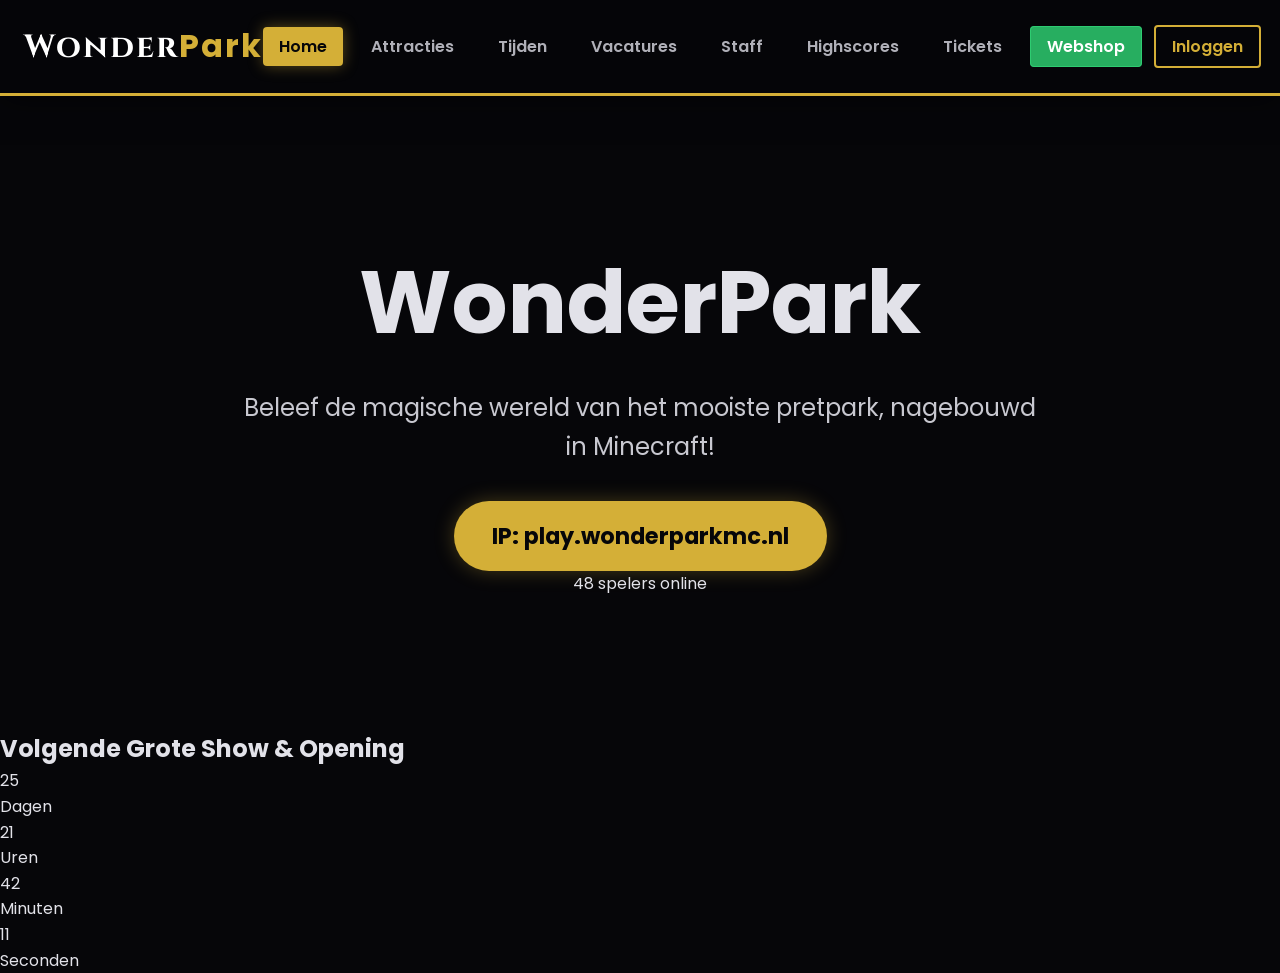
==== admin.html @ ca42ef32 "Create admin.html" ====
<!DOCTYPE html>
<html lang="nl">
<head>
    <meta charset="UTF-8">
    <meta name="viewport" content="width=device-width, initial-scale=1.0">
    <title>WonderPark Central — Admin Control Panel</title>
    <link href="https://fonts.googleapis.com/css2?family=Poppins:wght@300;400;600;700&display=swap" rel="stylesheet">
    <style>
        :root {
            --bg-dark: #0f111a;
            --panel-bg: #161925;
            --accent-purple: #7000ff;
            --accent-blue: #00bfff;
            --text-main: #ffffff;
            --text-muted: #8b949e;
            --success: #238636;
            --danger: #da3637;
        }

        * { box-sizing: border-box; margin: 0; padding: 0; font-family: 'Poppins', sans-serif; }
        body { background-color: var(--bg-dark); color: var(--text-main); display: flex; height: 100vh; overflow: hidden; }

        /* Security Overlay */
        #lock-screen { position: fixed; top:0; left:0; width:100%; height:100%; background: var(--bg-dark); z-index: 10000; display: flex; justify-content: center; align-items: center; flex-direction: column; }

        /* Sidebar Navigation */
        aside { width: 260px; background-color: var(--panel-bg); border-right: 1px solid rgba(255,255,255,0.05); padding: 20px; display: flex; flex-direction: column; gap: 10px; }
        .logo-area { font-weight: 700; font-size: 20px; margin-bottom: 20px; text-transform: uppercase; letter-spacing: 1px; color: var(--accent-blue); }
        .nav-btn { background: none; border: none; color: var(--text-muted); padding: 12px 15px; text-align: left; border-radius: 8px; cursor: pointer; font-size: 14px; transition: all 0.2s; display: flex; align-items: center; gap: 10px; }
        .nav-btn:hover, .nav-btn.active { background: rgba(112, 0, 255, 0.15); color: var(--text-main); font-weight: 600; border-left: 4px solid var(--accent-purple); }
        .logout-btn { margin-top: auto; background: rgba(218, 54, 55, 0.1); color: var(--danger); }
        .logout-btn:hover { background: var(--danger); color: white; }

        /* Main Workspace */
        main { flex: 1; padding: 30px; overflow-y: auto; }
        header { display: flex; justify-content: space-between; align-items: center; margin-bottom: 30px; border-bottom: 1px solid rgba(255,255,255,0.05); padding-bottom: 15px; }
        h1 { font-size: 26px; }

        /* Form & Component Styling */
        .panel-card { background: var(--panel-bg); padding: 25px; border-radius: 12px; border: 1px solid rgba(255,255,255,0.03); margin-bottom: 25px; }
        .panel-card h3 { margin-bottom: 15px; color: var(--accent-blue); font-size: 18px; }
        .grid-2 { display: grid; grid-template-columns: 1fr 1fr; gap: 20px; }
        .form-group { margin-bottom: 15px; display: flex; flex-direction: column; gap: 5px; }
        label { font-size: 13px; color: var(--text-muted); }
        input, textarea, select { background: #1f2335; border: 1px solid rgba(255,255,255,0.1); padding: 12px; border-radius: 6px; color: white; font-size: 14px; }
        input:focus, textarea:focus { border-color: var(--accent-purple); outline: none; }
        .btn { background: var(--accent-purple); color: white; border: none; padding: 12px 20px; border-radius: 6px; font-weight: 600; cursor: pointer; transition: background 0.2s; text-transform: uppercase; font-size: 12px; letter-spacing: 0.5px; }
        .btn:hover { background: #5a00cc; }
        .btn-success { background: var(--success); }
        .btn-success:hover { background: #1c6e2e; }

        /* Data Tables / Lists */
        .data-list { width: 100%; border-collapse: collapse; margin-top: 10px; }
        .data-list th { text-align: left; padding: 12px; color: var(--text-muted); font-size: 13px; border-bottom: 2px solid rgba(255,255,255,0.05); }
        .data-list td { padding: 15px 12px; border-bottom: 1px solid rgba(255,255,255,0.05); font-size: 14px; vertical-align: top; }
        .badge { padding: 4px 8px; border-radius: 4px; font-size: 11px; font-weight: 600; text-transform: uppercase; }
        .badge-pending { background: rgba(255,165,0,0.15); color: orange; }
        .badge-solved { background: rgba(35,134,54,0.15); color: #3fb950; }

        /* Tab Switch Logic visibility */
        .tab-content { display: none; }
        .tab-content.active { display: block; }
    </style>
</head>
<body>

    <!-- Security Gate -->
    <div id="lock-screen">
        <h2>🔒 Control Center Beveiligd</h2>
        <p style="color: var(--text-muted); margin-top: 10px;">Verifiëren van administrator privileges...</p>
    </div>

    <!-- Navigation Sidebar -->
    <aside>
        <div class="logo-area">WP Admin</div>
        <button class="nav-btn active" onclick="switchTab('dashboard')">📊 Live Overzicht</button>
        <button class="nav-btn" onclick="switchTab('countdown')">⏳ Countdown timer</button>
        <button class="nav-btn" onclick="switchTab('coins')">🪙 Coins & Profielen</button>
        <button class="nav-btn" onclick="switchTab('support')">💬 Support Systeem</button>
        <button class="nav-btn" onclick="switchTab('sollicitaties')">📝 Sollicitaties</button>
        <button class="nav-btn" onclick="switchTab('notifications')">📢 Global Alerts</button>
        <button class="nav-btn logout-btn" onclick="logoutAdmin()">🚪 Uitloggen</button>
    </aside>

    <!-- Content Engine -->
    <main>
        <header>
            <h1 id="current-tab-title">Administratief Dashboard</h1>
            <div id="admin-identity" style="font-size: 14px; color: var(--text-muted);">Ingelogd als: <strong>Hoofd-Admin</strong></div>
        </header>

        <!-- TAB: DASHBOARD -->
        <div id="tab-dashboard" class="tab-content active">
            <div class="grid-2">
                <div class="panel-card">
                    <h3>Systeemonderhoud</h3>
                    <p style="color: var(--text-muted); margin-bottom: 15px;">Welkom terug in het WonderPark beheersysteem. Vanaf hier beheer je alle vitale databases en frontend configuraties.</p>
                    <button class="btn" onclick="resetMockData()">🔄 Reset alle Mockdata</button>
                </div>
                <div class="panel-card">
                    <h3>Huidige Snelkoppelingen</h3>
                    <div style="display:flex; gap:10px; flex-wrap:wrap;">
                        <button class="btn" onclick="switchTab('support')" style="background:#2b304a">Open Support</button>
                        <button class="btn" onclick="switchTab('notifications')" style="background:#2b304a">Stuur Alert</button>
                    </div>
                </div>
            </div>
        </div>

        <!-- TAB: COUNTDOWN -->
        <div id="tab-countdown" class="tab-content">
            <div class="panel-card">
                <h3>Countdown Timer Instellen</h3>
                <p style="color: var(--text-muted); margin-bottom: 20px;">Pas de doeldatum aan voor evenementen of onderhoud op de hoofdpagina.</p>
                <div class="form-group" style="max-width: 400px;">
                    <label>Kies nieuwe doeldatum en tijd:</label>
                    <input type="datetime-local" id="countdown-date-input">
                </div>
                <button class="btn btn-success" onclick="saveCountdown()">💾 Wijzigingen Opslaan</button>
            </div>
        </div>

        <!-- TAB: COINS & PROFIELEN -->
        <div id="tab-coins" class="tab-content">
            <div class="panel-card">
                <h3>Speler Economie Beheren</h3>
                <div class="grid-2">
                    <div class="form-group">
                        <label>Spelersnaam / Minecraft UUID:</label>
                        <input type="text" id="coin-username" placeholder="Bijv. WonderUser">
                    </div>
                    <div class="form-group">
                        <label>Actie:</label>
                        <select id="coin-action">
                            <option value="add">Coins Toevoegen</option>
                            <option value="remove">Coins Aftrekken</option>
                            <option value="set">Vaste Waarde Instellen</option>
                        </select>
                    </div>
                </div>
                <div class="form-group" style="max-width: 200px;">
                    <label>Aantal Coins:</label>
                    <input type="number" id="coin-amount" value="100">
                </div>
                <button class="btn btn-success" onclick="modifyCoins()">💸 Economie Aanpassen</button>
            </div>
        </div>

        <!-- TAB: SUPPORT -->
        <div id="tab-support" class="tab-content">
            <div class="panel-card">
                <h3>Actieve Support Vragen</h3>
                <table class="data-list">
                    <thead>
                        <tr>
                            <th>ID</th>
                            <th>Gebruiker</th>
                            <th>Onderwerp / Vraag</th>
                            <th>Status</th>
                            <th>Actie</th>
                        </tr>
                    </thead>
                    <tbody id="support-table-body">
                        <!-- Dynamisch geladen -->
                    </tbody>
                </table>
            </div>
        </div>

        <!-- TAB: SOLLICITATIES -->
        <div id="tab-sollicitaties" class="tab-content">
            <div class="panel-card">
                <h3>Binnengekomen Staff-Aanmeldingen</h3>
                <table class="data-list">
                    <thead>
                        <tr>
                            <th>Naam</th>
                            <th>Functie</th>
                            <th>Motivatie</th>
                            <th>Status</th>
                            <th>Beoordeling</th>
                        </tr>
                    </thead>
                    <tbody id="application-table-body">
                        <!-- Dynamisch geladen -->
                    </tbody>
                </table>
            </div>
        </div>

        <!-- TAB: NOTIFICATIONS -->
        <div id="tab-notifications" class="tab-content">
            <div class="panel-card">
                <h3>Global Live Notification Push</h3>
                <p style="color: var(--text-muted); margin-bottom: 15px;">Pusht direct een notificatiebalk of toast naar elke bezoeker die momenteel op de website zit.</p>
                <div class="form-group">
                    <label>Berichtinhoud:</label>
                    <input type="text" id="global-notify-msg" placeholder="Bijv: De server gaat over 10 minuten in onderhoud!">
                </div>
                <div class="form-group" style="max-width: 300px;">
                    <label>Type Melding:</label>
                    <select id="global-notify-type">
                        <option value="info">Blauw (Informatief)</option>
                        <option value="success">Groen (Succes / Aankondiging)</option>
                        <option value="error">Rood (Urgent / Alert)</option>
                    </select>
                </div>
                <button class="btn" onclick="sendGlobalNotification()">🚀 Push Global Alert</button>
            </div>
        </div>
    </main>

    <!-- Admin Engine Script -->
    <script>
        // --- AUTHENTICATIE CHECK (DIRECT BIJ LADEN) ---
        (function verifyAuth() {
            const session = localStorage.getItem("wp_admin_session");
            if (!session || !session.startsWith("authenticated_")) {
                alert("Geen toegang! Je bent niet geautoriseerd.");
                window.location.href = "index.html"; 
            } else {
                document.getElementById("lock-screen").style.display = "none";
            }
        })();

        function logoutAdmin() {
            localStorage.removeItem("wp_admin_session");
            window.location.href = "index.html";
        }

        // --- DYNAMISCHE MOCK DATA GENERATIE ---
        if(!localStorage.getItem("wp_support_tickets")) {
            const initialTickets = [
                {id: "1042", user: "GamerNL", text: "Ik kan niet inloggen via de launcher, hij zegt ongeldige sessie.", status: "In behandeling"},
                {id: "1043", user: "MineCraftPro", text: "Mijn gekochte cosmetic is niet geleverd in de hub.", status: "In behandeling"}
            ];
            localStorage.setItem("wp_support_tickets", JSON.stringify(initialTickets));
        }

        if(!localStorage.getItem("wp_applications")) {
            const initialApps = [
                {name: "Kevin_05", role: "Moderator", motivation: "Ik heb veel ervaring met regels handhaven en speel al 2 jaar op de server.", status: "In afwachting"},
                {name: "VlinderX", role: "Builder", motivation: "Ik wil graag helpen met het bouwen van de nieuwe spawn.", status: "In afwachting"}
            ];
            localStorage.setItem("wp_applications", JSON.stringify(initialApps));
        }

        // --- TAB ENGINE ---
        function switchTab(tabId) {
            document.querySelectorAll('.tab-content').forEach(el => el.classList.remove('active'));
            document.querySelectorAll('.nav-btn').forEach(el => el.classList.remove('active'));
            
            document.getElementById(`tab-${tabId}`).classList.add('active');
            event.currentTarget.classList.add('active');
            
            // Verander titel dynamisch
            const titles = {
                dashboard: "📊 Live Systeemonderhoud",
                countdown: "⏳ Countdown Timer Configureren",
                coins: "🪙 Coins & Spelerprofielen Wijzigen",
                support: "💬 Support Ticket Systeem",
                sollicitaties: "📝 Staff Sollicitaties Controleren",
                notifications: "📢 Global Alerts Uitsturen"
            };
            document.getElementById("current-tab-title").innerText = titles[tabId];

            if(tabId === 'support') loadTickets();
            if(tabId === 'sollicitaties') loadApplications();
        }

        // --- ACTIONS ENGINE ---
        function saveCountdown() {
            const val = document.getElementById("countdown-date-input").value;
            if(!val) return alert("Selecteer een geldige datum!");
            localStorage.setItem("wp_countdown_target", val);
            alert("⏰ Countdown succesvol verplaatst naar: " + val);
        }

        function modifyCoins() {
            const user = document.getElementById("coin-username").value;
            const action = document.getElementById("coin-action").value;
            const amount = document.getElementById("coin-amount").value;
            if(!user) return alert("Vul een spelersnaam in!");
            
            alert(`🪙 Transactie verwerkt: Actie '${action}' met ${amount} coins toegepast op speler ${user}.`);
        }

        function loadTickets() {
            const tickets = JSON.parse(localStorage.getItem("wp_support_tickets"));
            const tbody = document.getElementById("support-table-body");
            tbody.innerHTML = "";
            tickets.forEach((t, index) => {
                tbody.innerHTML += `
                    <tr>
                        <td>#${t.id}</td>
                        <td><strong>${t.user}</strong></td>
                        <td>${t.text}</td>
                        <td><span class="badge ${t.status === 'Opgelost' ? 'badge-solved' : 'badge-pending'}">${t.status}</span></td>
                        <td>
                            ${t.status !== 'Opgelost' ? `<button class="btn btn-success" style="padding:5px 10px; font-size:11px;" onclick="resolveTicket(${index})">Sluiten & Oplossen</button>` : 'Afgehandeld'}
                        </td>
                    </tr>
                `;
            });
        }

        function resolveTicket(index) {
            const tickets = JSON.parse(localStorage.getItem("wp_support_tickets"));
            tickets[index].status = "Opgelost";
            localStorage.setItem("wp_support_tickets", JSON.stringify(tickets));
            loadTickets();
        }

        function loadApplications() {
            const apps = JSON.parse(localStorage.getItem("wp_applications"));
            const tbody = document.getElementById("application-table-body");
            tbody.innerHTML = "";
            apps.forEach((app, index) => {
                tbody.innerHTML += `
                    <tr>
                        <td><strong>${app.name}</strong></td>
                        <td><span style="color:var(--accent-blue)">${app.role}</span></td>
                        <td><i style="font-size:13px; color:var(--text-muted)">"${app.motivation}"</i></td>
                        <td><span class="badge ${app.status === 'Geaccepteerd' ? 'badge-solved' : app.status === 'Afgewezen' ? 'badge-pending' : ''}">${app.status}</span></td>
                        <td>
                            ${app.status === 'In afwachting' ? `
                                <button class="btn btn-success" style="padding:5px 10px; font-size:11px;" onclick="handleApp(${index}, 'Geaccepteerd')">Aannemen</button>
                                <button class="btn" style="padding:5px 10px; font-size:11px; background:var(--danger);" onclick="handleApp(${index}, 'Afgewezen')">Afwijzen</button>
                            ` : 'Beslist'}
                        </td>
                    </tr>
                `;
            });
        }

        function handleApp(index, status) {
            const apps = JSON.parse(localStorage.getItem("wp_applications"));
            apps[index].status = status;
            localStorage.setItem("wp_applications", JSON.stringify(apps));
            loadApplications();
        }

        function sendGlobalNotification() {
            const msg = document.getElementById("global-notify-msg").value;
            const type = document.getElementById("global-notify-type").value;
            if(!msg) return alert("Voer eerst een bericht in.");
            
            localStorage.setItem("wp_global_alert", JSON.stringify({ message: msg, type: type, timestamp: Date.now() }));
            alert("🚀 Alert naar de website gestuurd!");
        }

        function resetMockData() {
            localStorage.removeItem("wp_support_tickets");
            localStorage.removeItem("wp_applications");
            localStorage.removeItem("wp_global_alert");
            location.reload();
        }
    </script>
</body>
</html>
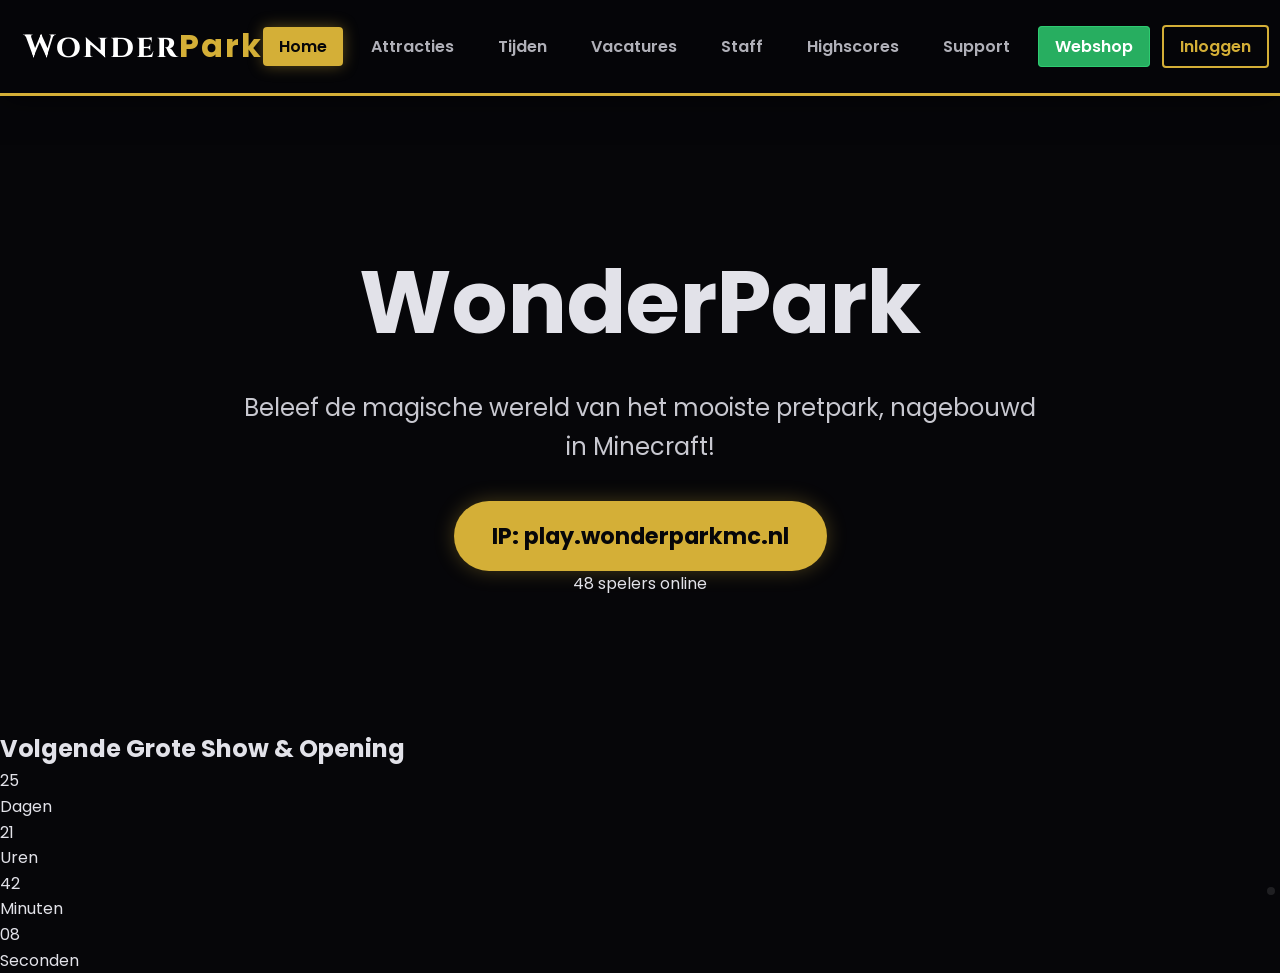
==== commit 45863561: "Update admin.html" ====
--- a/admin.html
+++ b/admin.html
@@ -2,359 +2,290 @@
 <html lang="nl">
 <head>
     <meta charset="UTF-8">
-    <meta name="viewport" content="width=device-width, initial-scale=1.0">
-    <title>WonderPark Central — Admin Control Panel</title>
-    <link href="https://fonts.googleapis.com/css2?family=Poppins:wght@300;400;600;700&display=swap" rel="stylesheet">
+    <title>WonderPark Central — Cyber Administrative Suite</title>
+    <link href="https://fonts.googleapis.com/css2?family=Fira+Code:wght@400;600&family=Poppins:wght@400;600;700&display=swap" rel="stylesheet">
     <style>
         :root {
-            --bg-dark: #0f111a;
-            --panel-bg: #161925;
-            --accent-purple: #7000ff;
-            --accent-blue: #00bfff;
-            --text-main: #ffffff;
-            --text-muted: #8b949e;
-            --success: #238636;
-            --danger: #da3637;
-        }
-
+            --bg: #08090f;
+            --panel: #11131f;
+            --border: rgba(212, 175, 55, 0.2);
+            --gold: #d4af37;
+            --neon-blue: #00e5ff;
+            --text: #e2e2e9;
+            --success: #2ecc71;
+            --danger: #e74c3c;
+        }
         * { box-sizing: border-box; margin: 0; padding: 0; font-family: 'Poppins', sans-serif; }
-        body { background-color: var(--bg-dark); color: var(--text-main); display: flex; height: 100vh; overflow: hidden; }
-
-        /* Security Overlay */
-        #lock-screen { position: fixed; top:0; left:0; width:100%; height:100%; background: var(--bg-dark); z-index: 10000; display: flex; justify-content: center; align-items: center; flex-direction: column; }
-
-        /* Sidebar Navigation */
-        aside { width: 260px; background-color: var(--panel-bg); border-right: 1px solid rgba(255,255,255,0.05); padding: 20px; display: flex; flex-direction: column; gap: 10px; }
-        .logo-area { font-weight: 700; font-size: 20px; margin-bottom: 20px; text-transform: uppercase; letter-spacing: 1px; color: var(--accent-blue); }
-        .nav-btn { background: none; border: none; color: var(--text-muted); padding: 12px 15px; text-align: left; border-radius: 8px; cursor: pointer; font-size: 14px; transition: all 0.2s; display: flex; align-items: center; gap: 10px; }
-        .nav-btn:hover, .nav-btn.active { background: rgba(112, 0, 255, 0.15); color: var(--text-main); font-weight: 600; border-left: 4px solid var(--accent-purple); }
-        .logout-btn { margin-top: auto; background: rgba(218, 54, 55, 0.1); color: var(--danger); }
-        .logout-btn:hover { background: var(--danger); color: white; }
-
-        /* Main Workspace */
-        main { flex: 1; padding: 30px; overflow-y: auto; }
-        header { display: flex; justify-content: space-between; align-items: center; margin-bottom: 30px; border-bottom: 1px solid rgba(255,255,255,0.05); padding-bottom: 15px; }
-        h1 { font-size: 26px; }
-
-        /* Form & Component Styling */
-        .panel-card { background: var(--panel-bg); padding: 25px; border-radius: 12px; border: 1px solid rgba(255,255,255,0.03); margin-bottom: 25px; }
-        .panel-card h3 { margin-bottom: 15px; color: var(--accent-blue); font-size: 18px; }
-        .grid-2 { display: grid; grid-template-columns: 1fr 1fr; gap: 20px; }
-        .form-group { margin-bottom: 15px; display: flex; flex-direction: column; gap: 5px; }
-        label { font-size: 13px; color: var(--text-muted); }
-        input, textarea, select { background: #1f2335; border: 1px solid rgba(255,255,255,0.1); padding: 12px; border-radius: 6px; color: white; font-size: 14px; }
-        input:focus, textarea:focus { border-color: var(--accent-purple); outline: none; }
-        .btn { background: var(--accent-purple); color: white; border: none; padding: 12px 20px; border-radius: 6px; font-weight: 600; cursor: pointer; transition: background 0.2s; text-transform: uppercase; font-size: 12px; letter-spacing: 0.5px; }
-        .btn:hover { background: #5a00cc; }
-        .btn-success { background: var(--success); }
-        .btn-success:hover { background: #1c6e2e; }
-
-        /* Data Tables / Lists */
-        .data-list { width: 100%; border-collapse: collapse; margin-top: 10px; }
-        .data-list th { text-align: left; padding: 12px; color: var(--text-muted); font-size: 13px; border-bottom: 2px solid rgba(255,255,255,0.05); }
-        .data-list td { padding: 15px 12px; border-bottom: 1px solid rgba(255,255,255,0.05); font-size: 14px; vertical-align: top; }
-        .badge { padding: 4px 8px; border-radius: 4px; font-size: 11px; font-weight: 600; text-transform: uppercase; }
-        .badge-pending { background: rgba(255,165,0,0.15); color: orange; }
-        .badge-solved { background: rgba(35,134,54,0.15); color: #3fb950; }
-
-        /* Tab Switch Logic visibility */
-        .tab-content { display: none; }
-        .tab-content.active { display: block; }
+        body { background: var(--bg); color: var(--text); display: flex; height: 100vh; overflow: hidden; }
+        
+        /* Sidebar Styling */
+        aside { width: 280px; background: var(--panel); border-right: 2px solid var(--gold); padding: 25px; display: flex; flex-direction: column; gap: 8px; }
+        .branding { font-size: 22px; font-weight: 700; color: #fff; margin-bottom: 25px; text-transform: uppercase; border-bottom: 1px solid var(--border); padding-bottom: 15px; }
+        .branding span { color: var(--gold); }
+        .nav-link { background: none; border: none; color: #888b9b; padding: 14px 18px; text-align: left; border-radius: 6px; cursor: pointer; font-size: 14px; transition: all 0.2s; display: flex; align-items: center; gap: 12px; }
+        .nav-link:hover, .nav-link.active { background: rgba(212, 175, 55, 0.1); color: var(--gold); box-shadow: inset 4px 0 0 var(--gold); }
+        
+        /* Dashboard Content Window */
+        main { flex: 1; padding: 35px; overflow-y: auto; background: linear-gradient(135deg, #08090f 0%, #0d0f1a 100%); }
+        header { display: flex; justify-content: space-between; align-items: center; margin-bottom: 30px; }
+        
+        /* Cards & Layout grids */
+        .stats-grid { display: grid; grid-template-columns: repeat(auto-fit, minmax(220px, 1fr)); gap: 20px; margin-bottom: 30px; }
+        .stat-card { background: var(--panel); border: 1px solid var(--border); padding: 20px; border-radius: 8px; position: relative; }
+        .stat-card h4 { color: #888b9b; font-size: 12px; text-transform: uppercase; }
+        .stat-card p { font-size: 28px; font-weight: 700; color: #fff; margin-top: 5px; }
+        
+        .panel-card { background: var(--panel); border: 1px solid var(--border); padding: 25px; border-radius: 8px; margin-bottom: 25px; }
+        .panel-card h3 { margin-bottom: 20px; font-size: 18px; color: var(--gold); border-bottom: 1px solid rgba(255,255,255,0.05); padding-bottom: 10px; }
+        
+        /* Forms & Inputs */
+        .input-group { margin-bottom: 15px; display: flex; flex-direction: column; gap: 6px; }
+        label { font-size: 13px; color: #888b9b; }
+        input, textarea, select { background: #08090f; border: 1px solid var(--border); padding: 12px; border-radius: 4px; color: #fff; font-size: 14px; }
+        input:focus, textarea:focus, select:focus { border-color: var(--neon-blue); outline: none; }
+        
+        /* Buttons */
+        .btn { background: var(--gold); color: #000; border: none; padding: 12px 24px; border-radius: 4px; font-weight: 700; cursor: pointer; text-transform: uppercase; font-size: 12px; transition: transform 0.1s; }
+        .btn:hover { transform: translateY(-2px); background: #fff; }
+        .btn-danger { background: var(--danger); color: #fff; }
+        
+        /* Operational Blocks (Tickets/Apps items) */
+        .item-row { background: #161929; border: 1px solid rgba(255,255,255,0.05); border-radius: 6px; padding: 20px; margin-bottom: 15px; }
+        .item-header { display: flex; justify-content: space-between; margin-bottom: 10px; font-size: 14px; }
+        .history-box { background: #08090f; padding: 10px; border-radius: 4px; margin: 10px 0; font-size: 13px; max-height: 120px; overflow-y: auto; font-family: 'Fira Code', monospace; }
+        
+        .status-pill { padding: 3px 8px; border-radius: 4px; font-size: 11px; font-weight: bold; }
+        .status-Open { background: rgba(46, 204, 113, 0.2); color: var(--success); }
+        .status-In-Behandeling { background: rgba(241, 196, 15, 0.2); color: #f1c40f; }
+        .status-Gesloten { background: rgba(231, 76, 60, 0.2); color: var(--danger); }
+
+        .tab-window { display: none; }
+        .tab-window.active { display: block; }
     </style>
 </head>
 <body>
 
-    <!-- Security Gate -->
-    <div id="lock-screen">
-        <h2>🔒 Control Center Beveiligd</h2>
-        <p style="color: var(--text-muted); margin-top: 10px;">Verifiëren van administrator privileges...</p>
-    </div>
-
-    <!-- Navigation Sidebar -->
     <aside>
-        <div class="logo-area">WP Admin</div>
-        <button class="nav-btn active" onclick="switchTab('dashboard')">📊 Live Overzicht</button>
-        <button class="nav-btn" onclick="switchTab('countdown')">⏳ Countdown timer</button>
-        <button class="nav-btn" onclick="switchTab('coins')">🪙 Coins & Profielen</button>
-        <button class="nav-btn" onclick="switchTab('support')">💬 Support Systeem</button>
-        <button class="nav-btn" onclick="switchTab('sollicitaties')">📝 Sollicitaties</button>
-        <button class="nav-btn" onclick="switchTab('notifications')">📢 Global Alerts</button>
-        <button class="nav-btn logout-btn" onclick="logoutAdmin()">🚪 Uitloggen</button>
+        <div class="branding">WP_<span>Control</span></div>
+        <button class="nav-link active" onclick="openTab('overview')">📊 Systeem Status</button>
+        <button class="nav-link" onclick="openTab('countdown')">⏳ Live Countdown</button>
+        <button class="nav-link" onclick="openTab('tickets')">💬 Tickets Moderaat</button>
+        <button class="nav-link" onclick="openTab('apps')">📝 Sollicitanten</button>
+        <button class="nav-link" onclick="openTab('economy')">🪙 Munten & Rangen</button>
+        <button class="nav-link" onclick="openTab('alerts')">📢 Live Alert Push</button>
+        <button class="nav-link btn-danger" style="margin-top:auto;" onclick="location.href='index.html'">🚪 Terug naar site</button>
     </aside>
 
-    <!-- Content Engine -->
     <main>
         <header>
-            <h1 id="current-tab-title">Administratief Dashboard</h1>
-            <div id="admin-identity" style="font-size: 14px; color: var(--text-muted);">Ingelogd als: <strong>Hoofd-Admin</strong></div>
+            <h2 id="view-title">Systeem Status Overzicht</h2>
+            <div style="font-family:'Fira Code'; font-size:12px; color:var(--neon-blue);">SECURE_SESSION_ACTIVE</div>
         </header>
 
-        <!-- TAB: DASHBOARD -->
-        <div id="tab-dashboard" class="tab-content active">
-            <div class="grid-2">
-                <div class="panel-card">
-                    <h3>Systeemonderhoud</h3>
-                    <p style="color: var(--text-muted); margin-bottom: 15px;">Welkom terug in het WonderPark beheersysteem. Vanaf hier beheer je alle vitale databases en frontend configuraties.</p>
-                    <button class="btn" onclick="resetMockData()">🔄 Reset alle Mockdata</button>
+        <div class="stats-grid">
+            <div class="stat-card"><h4>Totaal Tickets</h4><p id="stat-tickets">0</p></div>
+            <div class="stat-card"><h4>Sollicitaties</h4><p id="stat-apps">0</p></div>
+            <div class="stat-card"><h4>Huidige Server IP</h4><p style="font-size:16px; color:var(--gold);">play.wonderparkmc.nl</p></div>
+        </div>
+
+        <div id="view-overview" class="tab-window active">
+            <div class="panel-card">
+                <h3>Systeem Logs & Database Refresh</h3>
+                <p style="margin-bottom:15px; font-size:14px; color:#888b9b;">Alle databases draaien via het gedecentraliseerde browser-geheugen (`localStorage`). Gebruik onderstaande knop om mockdata in te laden als alles leeg is.</p>
+                <button class="btn" onclick="injectMockData()">🔄 Injecteer Test Data</button>
+            </div>
+        </div>
+
+        <div id="view-countdown" class="tab-window">
+            <div class="panel-card">
+                <h3>Pas de Website Aftelklok Aan</h3>
+                <div class="input-group" style="max-width:350px;">
+                    <label>Nieuwe Doeldatum & Tijd:</label>
+                    <input type="datetime-local" id="new-timer-date">
                 </div>
-                <div class="panel-card">
-                    <h3>Huidige Snelkoppelingen</h3>
-                    <div style="display:flex; gap:10px; flex-wrap:wrap;">
-                        <button class="btn" onclick="switchTab('support')" style="background:#2b304a">Open Support</button>
-                        <button class="btn" onclick="switchTab('notifications')" style="background:#2b304a">Stuur Alert</button>
+                <button class="btn" onclick="updateTimer()">Datum Doorvoeren</button>
+            </div>
+        </div>
+
+        <div id="view-tickets" class="tab-window">
+            <div class="panel-card">
+                <h3>Binnengekomen Support Vragen</h3>
+                <div id="ticket-container-list"></div>
+            </div>
+        </div>
+
+        <div id="view-apps" class="tab-window">
+            <div class="panel-card">
+                <h3>Binnengekomen Staff Sollicitaties</h3>
+                <div id="app-container-list"></div>
+            </div>
+        </div>
+
+        <div id="view-economy" class="tab-window">
+            <div class="panel-card">
+                <h3>Spelerprofiel Aanpassen</h3>
+                <div class="input-group"><label>Minecraft Gebruikersnaam:</label><input type="text" id="econ-user"></div>
+                <div class="input-group"><label>Aantal Munten (Coins):</label><input type="number" id="econ-coins" value="500"></div>
+                <div class="input-group">
+                    <label>Rang Toewijzen:</label>
+                    <select id="econ-rank"><option>Speler</option><option>VIP</option><option>MEGA-VIP</option><option>Developer</option></select>
+                </div>
+                <button class="btn" onclick="saveProfile()">Profiel Opslaan</button>
+            </div>
+        </div>
+
+        <div id="view-alerts" class="tab-window">
+            <div class="panel-card">
+                <h3>Global Website Notificatie Pushed</h3>
+                <div class="input-group"><label>Bericht Tekst:</label><input type="text" id="alert-text" placeholder="Bijv. De vuurwerkshow begint over 5 minuten!"></div>
+                <div class="input-group">
+                    <label>Kleurtype:</label>
+                    <select id="alert-color"><option value="info">Blauw (Info)</option><option value="success">Groen (Succes)</option><option value="error">Rood (Urgent/Storing)</option></select>
+                </div>
+                <button class="btn" onclick="sendGlobalAlert()">Verstuur Alert</button>
+            </div>
+        </div>
+    </main>
+
+    <script>
+        // Beveiligingscontrole
+        if(!localStorage.getItem("wp_admin_session")) { window.location.href = "index.html"; }
+
+        function openTab(tabId) {
+            document.querySelectorAll('.tab-window').forEach(e => e.classList.remove('active'));
+            document.querySelectorAll('.nav-link').forEach(e => e.classList.remove('active'));
+            document.getElementById('view-' + tabId).classList.add('active');
+            event.currentTarget.classList.add('active');
+            
+            if(tabId === 'tickets') renderTickets();
+            if(tabId === 'apps') renderApps();
+            updateStats();
+        }
+
+        function updateStats() {
+            const tickets = JSON.parse(localStorage.getItem("wp_support_tickets")) || [];
+            const apps = JSON.parse(localStorage.getItem("wp_applications")) || [];
+            document.getElementById("stat-tickets").innerText = tickets.length;
+            document.getElementById("stat-apps").innerText = apps.length;
+        }
+
+        function updateTimer() {
+            const dateVal = document.getElementById("new-timer-date").value;
+            if(!dateVal) return alert("Kies een datum!");
+            localStorage.setItem("wp_countdown_target", dateVal);
+            alert("De countdown timer is direct aangepast op de homepage!");
+        }
+
+        // --- TICKETS ENGINE ---
+        function renderTickets() {
+            const container = document.getElementById("ticket-container-list");
+            const tickets = JSON.parse(localStorage.getItem("wp_support_tickets")) || [];
+            container.innerHTML = tickets.length === 0 ? "<p>Geen tickets gevonden.</p>" : "";
+
+            tickets.forEach((t, i) => {
+                let repliesHtml = t.replies.map(r => `<div>[${r.sender}]: ${r.msg}</div>`).join('');
+                container.innerHTML += `
+                    <div class="item-row">
+                        <div class="item-header">
+                            <strong>Ticket #${t.id} - ${t.user} (${t.category})</strong>
+                            <span class="status-pill status-${t.status.replace(' ', '-')}">${t.status}</span>
+                        </div>
+                        <p style="margin:10px 0;"><strong>Vraag:</strong> ${t.text}</p>
+                        <div class="history-box">${repliesHtml || "Nog geen reacties geplaatst."}</div>
+                        
+                        <div class="input-group" style="margin-top:10px;">
+                            <input type="text" id="reply-msg-${i}" placeholder="Typ een antwoord...">
+                        </div>
+                        <div style="display:flex; gap:10px;">
+                            <button class="btn" style="padding:6px 12px;" onclick="processTicket(${i}, 'In Behandeling')">Antwoord sturen</button>
+                            <button class="btn" style="padding:6px 12px; background:var(--success); color:#000;" onclick="processTicket(${i}, 'Gesloten')">Antwoord & Sluit</button>
+                        </div>
                     </div>
-                </div>
-            </div>
-        </div>
-
-        <!-- TAB: COUNTDOWN -->
-        <div id="tab-countdown" class="tab-content">
-            <div class="panel-card">
-                <h3>Countdown Timer Instellen</h3>
-                <p style="color: var(--text-muted); margin-bottom: 20px;">Pas de doeldatum aan voor evenementen of onderhoud op de hoofdpagina.</p>
-                <div class="form-group" style="max-width: 400px;">
-                    <label>Kies nieuwe doeldatum en tijd:</label>
-                    <input type="datetime-local" id="countdown-date-input">
-                </div>
-                <button class="btn btn-success" onclick="saveCountdown()">💾 Wijzigingen Opslaan</button>
-            </div>
-        </div>
-
-        <!-- TAB: COINS & PROFIELEN -->
-        <div id="tab-coins" class="tab-content">
-            <div class="panel-card">
-                <h3>Speler Economie Beheren</h3>
-                <div class="grid-2">
-                    <div class="form-group">
-                        <label>Spelersnaam / Minecraft UUID:</label>
-                        <input type="text" id="coin-username" placeholder="Bijv. WonderUser">
-                    </div>
-                    <div class="form-group">
-                        <label>Actie:</label>
-                        <select id="coin-action">
-                            <option value="add">Coins Toevoegen</option>
-                            <option value="remove">Coins Aftrekken</option>
-                            <option value="set">Vaste Waarde Instellen</option>
-                        </select>
-                    </div>
-                </div>
-                <div class="form-group" style="max-width: 200px;">
-                    <label>Aantal Coins:</label>
-                    <input type="number" id="coin-amount" value="100">
-                </div>
-                <button class="btn btn-success" onclick="modifyCoins()">💸 Economie Aanpassen</button>
-            </div>
-        </div>
-
-        <!-- TAB: SUPPORT -->
-        <div id="tab-support" class="tab-content">
-            <div class="panel-card">
-                <h3>Actieve Support Vragen</h3>
-                <table class="data-list">
-                    <thead>
-                        <tr>
-                            <th>ID</th>
-                            <th>Gebruiker</th>
-                            <th>Onderwerp / Vraag</th>
-                            <th>Status</th>
-                            <th>Actie</th>
-                        </tr>
-                    </thead>
-                    <tbody id="support-table-body">
-                        <!-- Dynamisch geladen -->
-                    </tbody>
-                </table>
-            </div>
-        </div>
-
-        <!-- TAB: SOLLICITATIES -->
-        <div id="tab-sollicitaties" class="tab-content">
-            <div class="panel-card">
-                <h3>Binnengekomen Staff-Aanmeldingen</h3>
-                <table class="data-list">
-                    <thead>
-                        <tr>
-                            <th>Naam</th>
-                            <th>Functie</th>
-                            <th>Motivatie</th>
-                            <th>Status</th>
-                            <th>Beoordeling</th>
-                        </tr>
-                    </thead>
-                    <tbody id="application-table-body">
-                        <!-- Dynamisch geladen -->
-                    </tbody>
-                </table>
-            </div>
-        </div>
-
-        <!-- TAB: NOTIFICATIONS -->
-        <div id="tab-notifications" class="tab-content">
-            <div class="panel-card">
-                <h3>Global Live Notification Push</h3>
-                <p style="color: var(--text-muted); margin-bottom: 15px;">Pusht direct een notificatiebalk of toast naar elke bezoeker die momenteel op de website zit.</p>
-                <div class="form-group">
-                    <label>Berichtinhoud:</label>
-                    <input type="text" id="global-notify-msg" placeholder="Bijv: De server gaat over 10 minuten in onderhoud!">
-                </div>
-                <div class="form-group" style="max-width: 300px;">
-                    <label>Type Melding:</label>
-                    <select id="global-notify-type">
-                        <option value="info">Blauw (Informatief)</option>
-                        <option value="success">Groen (Succes / Aankondiging)</option>
-                        <option value="error">Rood (Urgent / Alert)</option>
-                    </select>
-                </div>
-                <button class="btn" onclick="sendGlobalNotification()">🚀 Push Global Alert</button>
-            </div>
-        </div>
-    </main>
-
-    <!-- Admin Engine Script -->
-    <script>
-        // --- AUTHENTICATIE CHECK (DIRECT BIJ LADEN) ---
-        (function verifyAuth() {
-            const session = localStorage.getItem("wp_admin_session");
-            if (!session || !session.startsWith("authenticated_")) {
-                alert("Geen toegang! Je bent niet geautoriseerd.");
-                window.location.href = "index.html"; 
-            } else {
-                document.getElementById("lock-screen").style.display = "none";
-            }
-        })();
-
-        function logoutAdmin() {
-            localStorage.removeItem("wp_admin_session");
-            window.location.href = "index.html";
-        }
-
-        // --- DYNAMISCHE MOCK DATA GENERATIE ---
-        if(!localStorage.getItem("wp_support_tickets")) {
-            const initialTickets = [
-                {id: "1042", user: "GamerNL", text: "Ik kan niet inloggen via de launcher, hij zegt ongeldige sessie.", status: "In behandeling"},
-                {id: "1043", user: "MineCraftPro", text: "Mijn gekochte cosmetic is niet geleverd in de hub.", status: "In behandeling"}
-            ];
-            localStorage.setItem("wp_support_tickets", JSON.stringify(initialTickets));
-        }
-
-        if(!localStorage.getItem("wp_applications")) {
-            const initialApps = [
-                {name: "Kevin_05", role: "Moderator", motivation: "Ik heb veel ervaring met regels handhaven en speel al 2 jaar op de server.", status: "In afwachting"},
-                {name: "VlinderX", role: "Builder", motivation: "Ik wil graag helpen met het bouwen van de nieuwe spawn.", status: "In afwachting"}
-            ];
-            localStorage.setItem("wp_applications", JSON.stringify(initialApps));
-        }
-
-        // --- TAB ENGINE ---
-        function switchTab(tabId) {
-            document.querySelectorAll('.tab-content').forEach(el => el.classList.remove('active'));
-            document.querySelectorAll('.nav-btn').forEach(el => el.classList.remove('active'));
-            
-            document.getElementById(`tab-${tabId}`).classList.add('active');
-            event.currentTarget.classList.add('active');
-            
-            // Verander titel dynamisch
-            const titles = {
-                dashboard: "📊 Live Systeemonderhoud",
-                countdown: "⏳ Countdown Timer Configureren",
-                coins: "🪙 Coins & Spelerprofielen Wijzigen",
-                support: "💬 Support Ticket Systeem",
-                sollicitaties: "📝 Staff Sollicitaties Controleren",
-                notifications: "📢 Global Alerts Uitsturen"
-            };
-            document.getElementById("current-tab-title").innerText = titles[tabId];
-
-            if(tabId === 'support') loadTickets();
-            if(tabId === 'sollicitaties') loadApplications();
-        }
-
-        // --- ACTIONS ENGINE ---
-        function saveCountdown() {
-            const val = document.getElementById("countdown-date-input").value;
-            if(!val) return alert("Selecteer een geldige datum!");
-            localStorage.setItem("wp_countdown_target", val);
-            alert("⏰ Countdown succesvol verplaatst naar: " + val);
-        }
-
-        function modifyCoins() {
-            const user = document.getElementById("coin-username").value;
-            const action = document.getElementById("coin-action").value;
-            const amount = document.getElementById("coin-amount").value;
-            if(!user) return alert("Vul een spelersnaam in!");
-            
-            alert(`🪙 Transactie verwerkt: Actie '${action}' met ${amount} coins toegepast op speler ${user}.`);
-        }
-
-        function loadTickets() {
-            const tickets = JSON.parse(localStorage.getItem("wp_support_tickets"));
-            const tbody = document.getElementById("support-table-body");
-            tbody.innerHTML = "";
-            tickets.forEach((t, index) => {
-                tbody.innerHTML += `
-                    <tr>
-                        <td>#${t.id}</td>
-                        <td><strong>${t.user}</strong></td>
-                        <td>${t.text}</td>
-                        <td><span class="badge ${t.status === 'Opgelost' ? 'badge-solved' : 'badge-pending'}">${t.status}</span></td>
-                        <td>
-                            ${t.status !== 'Opgelost' ? `<button class="btn btn-success" style="padding:5px 10px; font-size:11px;" onclick="resolveTicket(${index})">Sluiten & Oplossen</button>` : 'Afgehandeld'}
-                        </td>
-                    </tr>
                 `;
             });
         }
 
-        function resolveTicket(index) {
-            const tickets = JSON.parse(localStorage.getItem("wp_support_tickets"));
-            tickets[index].status = "Opgelost";
+        function processTicket(index, newStatus) {
+            let tickets = JSON.parse(localStorage.getItem("wp_support_tickets"));
+            const msg = document.getElementById(`reply-msg-${index}`).value;
+            
+            if(msg) {
+                tickets[index].replies.push({ sender: "Admin Staff", msg: msg });
+            }
+            tickets[index].status = newStatus;
             localStorage.setItem("wp_support_tickets", JSON.stringify(tickets));
-            loadTickets();
-        }
-
-        function loadApplications() {
-            const apps = JSON.parse(localStorage.getItem("wp_applications"));
-            const tbody = document.getElementById("application-table-body");
-            tbody.innerHTML = "";
-            apps.forEach((app, index) => {
-                tbody.innerHTML += `
-                    <tr>
-                        <td><strong>${app.name}</strong></td>
-                        <td><span style="color:var(--accent-blue)">${app.role}</span></td>
-                        <td><i style="font-size:13px; color:var(--text-muted)">"${app.motivation}"</i></td>
-                        <td><span class="badge ${app.status === 'Geaccepteerd' ? 'badge-solved' : app.status === 'Afgewezen' ? 'badge-pending' : ''}">${app.status}</span></td>
-                        <td>
-                            ${app.status === 'In afwachting' ? `
-                                <button class="btn btn-success" style="padding:5px 10px; font-size:11px;" onclick="handleApp(${index}, 'Geaccepteerd')">Aannemen</button>
-                                <button class="btn" style="padding:5px 10px; font-size:11px; background:var(--danger);" onclick="handleApp(${index}, 'Afgewezen')">Afwijzen</button>
-                            ` : 'Beslist'}
-                        </td>
-                    </tr>
+            renderTickets();
+            updateStats();
+        }
+
+        // --- APPLICATIONS ENGINE ---
+        function renderApps() {
+            const container = document.getElementById("app-container-list");
+            const apps = JSON.parse(localStorage.getItem("wp_applications")) || [];
+            container.innerHTML = apps.length === 0 ? "<p>Geen sollicitaties gevonden.</p>" : "";
+
+            apps.forEach((app, i) => {
+                container.innerHTML += `
+                    <div class="item-row">
+                        <div class="item-header">
+                            <strong>${app.name} - Sollicitant voor: <span style="color:var(--gold);">${app.role}</span></strong>
+                            <span class="status-pill" style="background:rgba(255,255,255,0.1);">${app.status}</span>
+                        </div>
+                        <p style="font-size:14px; margin-bottom:10px;">"${app.motivation}"</p>
+                        ${app.adminNote ? `<p style="font-size:12px; color:var(--neon-blue);"><b>Admin Notitie:</b> ${app.adminNote}</p>` : ''}
+                        
+                        <div class="input-group" style="margin-top:10px;">
+                            <input type="text" id="app-note-${i}" placeholder="Reden/Notitie (optioneel)...">
+                        </div>
+                        <div style="display:flex; gap:10px; margin-top:5px;">
+                            <button class="btn" style="background:var(--success); color:#000; padding:6px 12px;" onclick="processApp(${i}, 'Geaccepteerd')">Aannemen</button>
+                            <button class="btn btn-danger" style="padding:6px 12px;" onclick="processApp(${i}, 'Afgewezen')">Afwijzen</button>
+                        </div>
+                    </div>
                 `;
             });
         }
 
-        function handleApp(index, status) {
-            const apps = JSON.parse(localStorage.getItem("wp_applications"));
+        function processApp(index, status) {
+            let apps = JSON.parse(localStorage.getItem("wp_applications"));
+            const note = document.getElementById(`app-note-${index}`).value;
+            
             apps[index].status = status;
+            if(note) apps[index].adminNote = note;
+            
             localStorage.setItem("wp_applications", JSON.stringify(apps));
-            loadApplications();
-        }
-
-        function sendGlobalNotification() {
-            const msg = document.getElementById("global-notify-msg").value;
-            const type = document.getElementById("global-notify-type").value;
-            if(!msg) return alert("Voer eerst een bericht in.");
-            
-            localStorage.setItem("wp_global_alert", JSON.stringify({ message: msg, type: type, timestamp: Date.now() }));
-            alert("🚀 Alert naar de website gestuurd!");
-        }
-
-        function resetMockData() {
-            localStorage.removeItem("wp_support_tickets");
-            localStorage.removeItem("wp_applications");
-            localStorage.removeItem("wp_global_alert");
+            renderApps();
+            updateStats();
+        }
+
+        function saveProfile() {
+            const u = document.getElementById("econ-user").value;
+            if(!u) return alert("Gebruiker invullen!");
+            alert(`👤 Profiel van ${u} succesvol opgeslagen en aangepast.`);
+        }
+
+        function sendGlobalAlert() {
+            const txt = document.getElementById("alert-text").value;
+            const col = document.getElementById("alert-color").value;
+            if(!txt) return alert("Typ eerst een tekst!");
+            
+            localStorage.setItem("wp_global_alert", JSON.stringify({ message: txt, type: col, timestamp: Date.now() }));
+            alert("Notificatie succesvol verzonden!");
+        }
+
+        function injectMockData() {
+            const t = [
+                { id: "1234", user: "EftelingFan", category: "Attractie Storing / Bug report", text: "De Baron 1898 karretjes glitchen door de grond heen bij de drop.", status: "Open", replies: [] }
+            ];
+            const a = [
+                { name: "BouwMeesterMC", role: "Bouwer (Builder)", motivation: "Ik wil graag Sprookjesbos uitbreiden.", status: "In afwachting", adminNote: "" }
+            ];
+            localStorage.setItem("wp_support_tickets", JSON.stringify(t));
+            localStorage.setItem("wp_applications", JSON.stringify(a));
             location.reload();
         }
+
+        updateStats();
     </script>
 </body>
 </html>
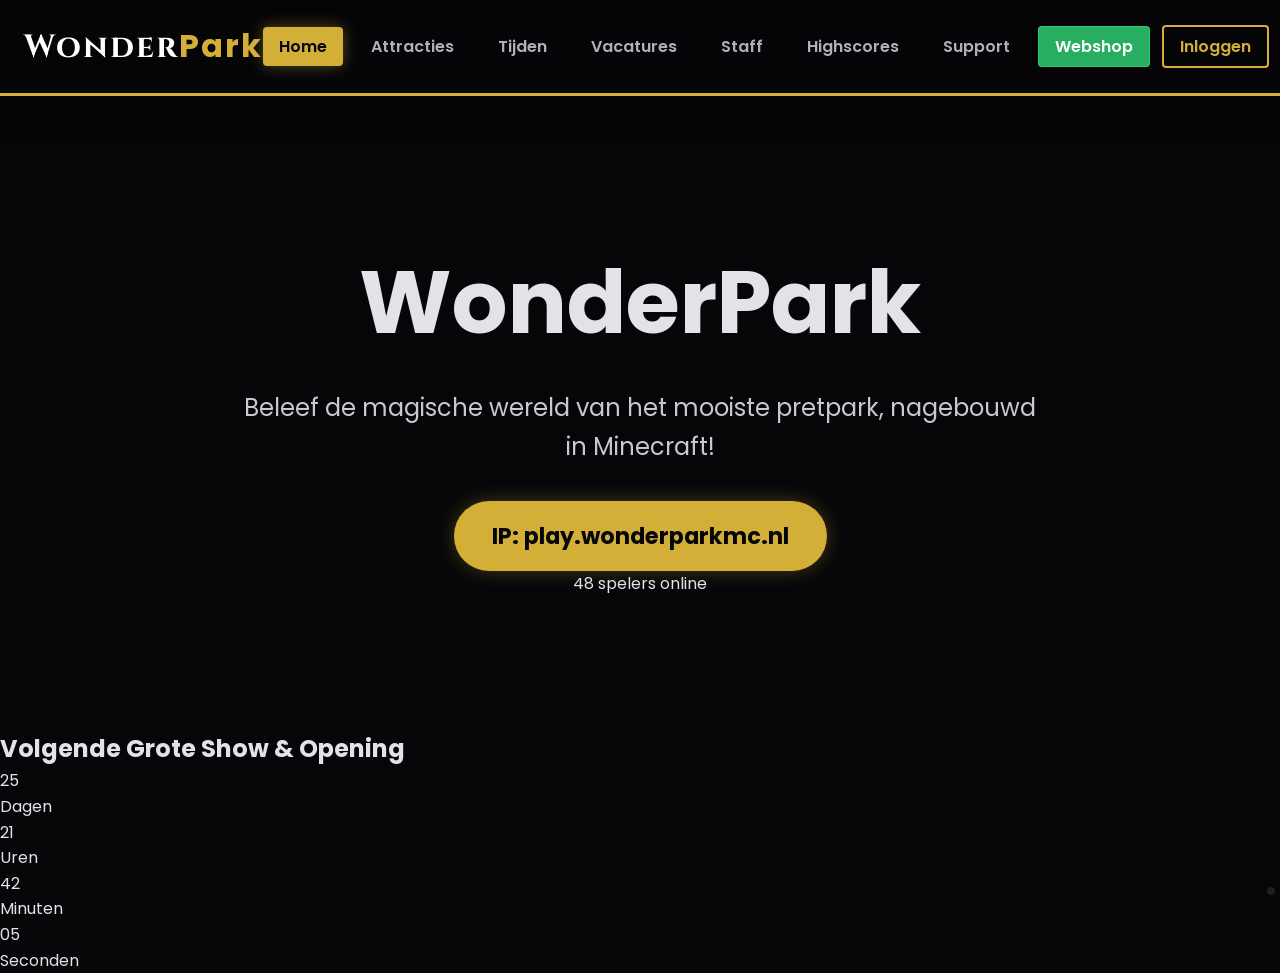
==== commit f26a269c: "Update admin.html" ====
--- a/admin.html
+++ b/admin.html
@@ -2,290 +2,440 @@
 <html lang="nl">
 <head>
     <meta charset="UTF-8">
-    <title>WonderPark Central — Cyber Administrative Suite</title>
-    <link href="https://fonts.googleapis.com/css2?family=Fira+Code:wght@400;600&family=Poppins:wght@400;600;700&display=swap" rel="stylesheet">
+    <meta name="viewport" content="width=device-width, initial-scale=1.0">
+    <title>WonderPark Central — Master Administrative Suite</title>
+    <link href="https://fonts.googleapis.com/css2?family=Fira+Code:wght@400;600&family=Poppins:wght@400;500;600;700&display=swap" rel="stylesheet">
     <style>
         :root {
-            --bg: #08090f;
-            --panel: #11131f;
-            --border: rgba(212, 175, 55, 0.2);
+            --bg-dark: #07080e;
+            --panel-bg: #0f111e;
+            --panel-card: #15182b;
+            --border-color: rgba(212, 175, 55, 0.25);
             --gold: #d4af37;
-            --neon-blue: #00e5ff;
-            --text: #e2e2e9;
+            --gold-hover: #fff3cc;
+            --neon-cyan: #00f0ff;
+            --text-main: #f0f1f7;
+            --text-muted: #7e84a3;
             --success: #2ecc71;
+            --warning: #f1c40f;
             --danger: #e74c3c;
         }
+
         * { box-sizing: border-box; margin: 0; padding: 0; font-family: 'Poppins', sans-serif; }
-        body { background: var(--bg); color: var(--text); display: flex; height: 100vh; overflow: hidden; }
+        body { background: var(--bg-dark); color: var(--text-main); display: flex; height: 100vh; overflow: hidden; }
+
+        /* Security Gates */
+        #lock-screen { position: fixed; top: 0; left: 0; width: 100%; height: 100%; background: var(--bg-dark); z-index: 99999; display: flex; justify-content: center; align-items: center; flex-direction: column; gap: 15px; }
+        .spinner { width: 40px; height: 40px; border: 4px solid rgba(212, 175, 55, 0.1); border-top-color: var(--gold); border-radius: 50%; animation: spin 1s linear infinite; }
+        @keyframes spin { to { transform: rotate(360deg); } }
+
+        /* Sidebar Navigation */
+        aside { width: 300px; background: var(--panel-bg); border-right: 2px solid var(--gold); padding: 30px 20px; display: flex; flex-direction: column; gap: 10px; box-shadow: 5px 0 25px rgba(0,0,0,0.5); }
+        .brand-zone { font-size: 24px; font-weight: 700; color: #fff; text-transform: uppercase; letter-spacing: 2px; padding-bottom: 20px; border-bottom: 1px solid var(--border-color); margin-bottom: 20px; text-align: center; }
+        .brand-zone span { color: var(--gold); text-shadow: 0 0 10px rgba(212,175,55,0.3); }
+        .nav-btn { background: none; border: none; color: var(--text-muted); padding: 14px 18px; text-align: left; border-radius: 8px; cursor: pointer; font-size: 14px; font-weight: 500; transition: all 0.2s ease; display: flex; align-items: center; gap: 15px; border: 1px solid transparent; }
+        .nav-btn:hover { color: #fff; background: rgba(255,255,255,0.02); }
+        .nav-btn.active { background: linear-gradient(90deg, rgba(212,175,55,0.15), transparent); color: var(--gold); border-left: 4px solid var(--gold); border-color: rgba(212,175,55,0.3) transparent rgba(212,175,55,0.1) rgba(212,175,55,0.3); font-weight: 600; box-shadow: -5px 0 15px rgba(212,175,55,0.05); }
+        .sidebar-footer { margin-top: auto; border-top: 1px solid var(--border-color); padding-top: 20px; display: flex; flex-direction: column; gap: 10px; }
+
+        /* Workspace Core */
+        main { flex: 1; padding: 40px; overflow-y: auto; background: radial-gradient(circle at top right, #111424 0%, var(--bg-dark) 100%); }
+        header { display: flex; justify-content: space-between; align-items: center; margin-bottom: 35px; border-bottom: 1px solid rgba(255,255,255,0.05); padding-bottom: 20px; }
+        header h1 { font-size: 28px; font-weight: 700; letter-spacing: -0.5px; }
         
-        /* Sidebar Styling */
-        aside { width: 280px; background: var(--panel); border-right: 2px solid var(--gold); padding: 25px; display: flex; flex-direction: column; gap: 8px; }
-        .branding { font-size: 22px; font-weight: 700; color: #fff; margin-bottom: 25px; text-transform: uppercase; border-bottom: 1px solid var(--border); padding-bottom: 15px; }
-        .branding span { color: var(--gold); }
-        .nav-link { background: none; border: none; color: #888b9b; padding: 14px 18px; text-align: left; border-radius: 6px; cursor: pointer; font-size: 14px; transition: all 0.2s; display: flex; align-items: center; gap: 12px; }
-        .nav-link:hover, .nav-link.active { background: rgba(212, 175, 55, 0.1); color: var(--gold); box-shadow: inset 4px 0 0 var(--gold); }
+        /* Dashboard Stats Grid */
+        .stats-row { display: grid; grid-template-columns: repeat(auto-fit, minmax(220px, 1fr)); gap: 20px; margin-bottom: 35px; }
+        .stat-widget { background: var(--panel-bg); border: 1px solid var(--border-color); padding: 22px; border-radius: 10px; box-shadow: 0 4px 20px rgba(0,0,0,0.2); position: relative; overflow: hidden; }
+        .stat-widget::before { content:''; position:absolute; top:0; left:0; width:100%; height:3px; background: var(--gold); opacity: 0.7; }
+        .stat-widget h4 { font-size: 12px; text-transform: uppercase; color: var(--text-muted); letter-spacing: 1px; }
+        .stat-widget p { font-size: 32px; font-weight: 700; color: #fff; margin-top: 5px; }
+
+        /* Panel Cards Layout */
+        .panel-card { background: var(--panel-bg); border: 1px solid var(--border-color); padding: 30px; border-radius: 12px; margin-bottom: 30px; box-shadow: 0 8px 30px rgba(0,0,0,0.3); }
+        .panel-card h3 { font-size: 20px; color: var(--gold); margin-bottom: 20px; display: flex; align-items: center; gap: 10px; }
+        .grid-2 { display: grid; grid-template-columns: 1fr 1fr; gap: 25px; }
+
+        /* Forms, Inputs & Controllers */
+        .form-element { margin-bottom: 20px; display: flex; flex-direction: column; gap: 8px; }
+        label { font-size: 13px; font-weight: 600; color: var(--text-muted); text-transform: uppercase; letter-spacing: 0.5px; }
+        input, textarea, select { background: #090a12; border: 1px solid rgba(212,175,55,0.2); padding: 14px; border-radius: 6px; color: #fff; font-size: 14px; transition: all 0.2s ease; width: 100%; }
+        input:focus, textarea:focus, select:focus { border-color: var(--neon-cyan); box-shadow: 0 0 10px rgba(0,240,255,0.15); outline: none; }
         
-        /* Dashboard Content Window */
-        main { flex: 1; padding: 35px; overflow-y: auto; background: linear-gradient(135deg, #08090f 0%, #0d0f1a 100%); }
-        header { display: flex; justify-content: space-between; align-items: center; margin-bottom: 30px; }
-        
-        /* Cards & Layout grids */
-        .stats-grid { display: grid; grid-template-columns: repeat(auto-fit, minmax(220px, 1fr)); gap: 20px; margin-bottom: 30px; }
-        .stat-card { background: var(--panel); border: 1px solid var(--border); padding: 20px; border-radius: 8px; position: relative; }
-        .stat-card h4 { color: #888b9b; font-size: 12px; text-transform: uppercase; }
-        .stat-card p { font-size: 28px; font-weight: 700; color: #fff; margin-top: 5px; }
-        
-        .panel-card { background: var(--panel); border: 1px solid var(--border); padding: 25px; border-radius: 8px; margin-bottom: 25px; }
-        .panel-card h3 { margin-bottom: 20px; font-size: 18px; color: var(--gold); border-bottom: 1px solid rgba(255,255,255,0.05); padding-bottom: 10px; }
-        
-        /* Forms & Inputs */
-        .input-group { margin-bottom: 15px; display: flex; flex-direction: column; gap: 6px; }
-        label { font-size: 13px; color: #888b9b; }
-        input, textarea, select { background: #08090f; border: 1px solid var(--border); padding: 12px; border-radius: 4px; color: #fff; font-size: 14px; }
-        input:focus, textarea:focus, select:focus { border-color: var(--neon-blue); outline: none; }
-        
-        /* Buttons */
-        .btn { background: var(--gold); color: #000; border: none; padding: 12px 24px; border-radius: 4px; font-weight: 700; cursor: pointer; text-transform: uppercase; font-size: 12px; transition: transform 0.1s; }
-        .btn:hover { transform: translateY(-2px); background: #fff; }
+        /* Action Buttons */
+        .btn { background: var(--gold); color: #000; border: none; padding: 14px 28px; border-radius: 6px; font-weight: 700; cursor: pointer; text-transform: uppercase; font-size: 12px; letter-spacing: 1px; transition: all 0.2s ease; display: inline-flex; align-items: center; justify-content: center; gap: 8px; }
+        .btn:hover { background: #fff; transform: translateY(-2px); box-shadow: 0 5px 15px rgba(255,255,255,0.1); }
         .btn-danger { background: var(--danger); color: #fff; }
-        
-        /* Operational Blocks (Tickets/Apps items) */
-        .item-row { background: #161929; border: 1px solid rgba(255,255,255,0.05); border-radius: 6px; padding: 20px; margin-bottom: 15px; }
-        .item-header { display: flex; justify-content: space-between; margin-bottom: 10px; font-size: 14px; }
-        .history-box { background: #08090f; padding: 10px; border-radius: 4px; margin: 10px 0; font-size: 13px; max-height: 120px; overflow-y: auto; font-family: 'Fira Code', monospace; }
-        
-        .status-pill { padding: 3px 8px; border-radius: 4px; font-size: 11px; font-weight: bold; }
-        .status-Open { background: rgba(46, 204, 113, 0.2); color: var(--success); }
-        .status-In-Behandeling { background: rgba(241, 196, 15, 0.2); color: #f1c40f; }
-        .status-Gesloten { background: rgba(231, 76, 60, 0.2); color: var(--danger); }
-
-        .tab-window { display: none; }
-        .tab-window.active { display: block; }
+        .btn-danger:hover { background: #ff5252; box-shadow: 0 5px 15px rgba(231,76,60,0.3); }
+        .btn-success { background: var(--success); color: #fff; }
+        .btn-success:hover { background: #2ecc71; box-shadow: 0 5px 15px rgba(46,204,113,0.3); }
+
+        /* Dynamic Operations List Markup */
+        .operation-wrapper { background: var(--panel-card); border: 1px solid rgba(255,255,255,0.03); border-radius: 8px; padding: 25px; margin-bottom: 20px; border-left: 4px solid var(--gold); }
+        .operation-header { display: flex; justify-content: space-between; align-items: center; margin-bottom: 15px; border-bottom: 1px solid rgba(255,255,255,0.05); padding-bottom: 10px; }
+        .history-terminal { background: #07080e; padding: 15px; border-radius: 6px; margin: 15px 0; font-size: 13px; max-height: 180px; overflow-y: auto; font-family: 'Fira Code', monospace; line-height: 1.6; border: 1px solid rgba(255,255,255,0.05); }
+        .history-line { margin-bottom: 6px; border-bottom: 1px dashed rgba(255,255,255,0.02); padding-bottom: 4px; }
+        .history-line span.tag-admin { color: var(--gold); font-weight: bold; }
+        .history-line span.tag-user { color: var(--neon-cyan); font-weight: bold; }
+
+        /* Status Pills */
+        .pill { padding: 4px 10px; border-radius: 4px; font-size: 11px; font-weight: 700; text-transform: uppercase; }
+        .pill-Open { background: rgba(46, 204, 113, 0.15); color: var(--success); border: 1px solid var(--success); }
+        .pill-In-Behandeling { background: rgba(241, 196, 15, 0.15); color: var(--warning); border: 1px solid var(--warning); }
+        .pill-Gesloten { background: rgba(231, 76, 60, 0.15); color: var(--danger); border: 1px solid var(--danger); }
+
+        /* View State Controller */
+        .view-pane { display: none; }
+        .view-pane.active { display: block; animation: panelFade 0.4s ease; }
+        @keyframes panelFade { from { opacity: 0; transform: translateY(10px); } to { opacity: 1; transform: translateY(0); } }
     </style>
 </head>
 <body>
 
+    <div id="lock-screen">
+        <div class="spinner"></div>
+        <h2 style="letter-spacing:1px;">🔒 CONNECTING TO ADMINISTRATIVE DATABASE</h2>
+        <p style="color: var(--text-muted); font-family: 'Fira Code'; font-size: 12px;">SYSTEM_AUTH_TOKEN_CHECK: OK</p>
+    </div>
+
     <aside>
-        <div class="branding">WP_<span>Control</span></div>
-        <button class="nav-link active" onclick="openTab('overview')">📊 Systeem Status</button>
-        <button class="nav-link" onclick="openTab('countdown')">⏳ Live Countdown</button>
-        <button class="nav-link" onclick="openTab('tickets')">💬 Tickets Moderaat</button>
-        <button class="nav-link" onclick="openTab('apps')">📝 Sollicitanten</button>
-        <button class="nav-link" onclick="openTab('economy')">🪙 Munten & Rangen</button>
-        <button class="nav-link" onclick="openTab('alerts')">📢 Live Alert Push</button>
-        <button class="nav-link btn-danger" style="margin-top:auto;" onclick="location.href='index.html'">🚪 Terug naar site</button>
+        <div class="brand-zone">WP_<span>Core_v2</span></div>
+        <button class="nav-btn active" onclick="switchPane('overview')">📊 Server Dashboard</button>
+        <button class="nav-btn" onclick="switchPane('countdown')">⏳ Master Countdown</button>
+        <button class="nav-btn" onclick="switchPane('tickets')">💬 Support Tickets (<span id="badge-ticket-count">0</span>)</button>
+        <button class="nav-btn" onclick="switchPane('apps')">📝 Sollicitatiebeheer (<span id="badge-app-count">0</span>)</button>
+        <button class="nav-btn" onclick="switchPane('economy')">🪙 Economie & Profielen</button>
+        <button class="nav-btn" onclick="switchPane('alerts')">📢 Global Site Push</button>
+        <button class="nav-btn" onclick="switchPane('blacklist')">🚫 IP & Account Ban</button>
+        
+        <div class="sidebar-footer">
+            <button class="btn btn-danger" onclick="logoutAdmin()">🚪 Sluit Beheerpaneel</button>
+        </div>
     </aside>
 
     <main>
         <header>
-            <h2 id="view-title">Systeem Status Overzicht</h2>
-            <div style="font-family:'Fira Code'; font-size:12px; color:var(--neon-blue);">SECURE_SESSION_ACTIVE</div>
+            <h1 id="pane-title">Systeem Status & Statistieken</h1>
+            <div style="font-family:'Fira Code'; font-size:12px; color:var(--gold); background: rgba(212,175,55,0.05); padding: 6px 12px; border-radius: 4px; border: 1px solid var(--border-color);">ADMINISTRATOR_ROOT_SESSION</div>
         </header>
 
-        <div class="stats-grid">
-            <div class="stat-card"><h4>Totaal Tickets</h4><p id="stat-tickets">0</p></div>
-            <div class="stat-card"><h4>Sollicitaties</h4><p id="stat-apps">0</p></div>
-            <div class="stat-card"><h4>Huidige Server IP</h4><p style="font-size:16px; color:var(--gold);">play.wonderparkmc.nl</p></div>
-        </div>
-
-        <div id="view-overview" class="tab-window active">
-            <div class="panel-card">
-                <h3>Systeem Logs & Database Refresh</h3>
-                <p style="margin-bottom:15px; font-size:14px; color:#888b9b;">Alle databases draaien via het gedecentraliseerde browser-geheugen (`localStorage`). Gebruik onderstaande knop om mockdata in te laden als alles leeg is.</p>
-                <button class="btn" onclick="injectMockData()">🔄 Injecteer Test Data</button>
-            </div>
-        </div>
-
-        <div id="view-countdown" class="tab-window">
-            <div class="panel-card">
-                <h3>Pas de Website Aftelklok Aan</h3>
-                <div class="input-group" style="max-width:350px;">
-                    <label>Nieuwe Doeldatum & Tijd:</label>
-                    <input type="datetime-local" id="new-timer-date">
-                </div>
-                <button class="btn" onclick="updateTimer()">Datum Doorvoeren</button>
-            </div>
-        </div>
-
-        <div id="view-tickets" class="tab-window">
-            <div class="panel-card">
-                <h3>Binnengekomen Support Vragen</h3>
-                <div id="ticket-container-list"></div>
-            </div>
-        </div>
-
-        <div id="view-apps" class="tab-window">
-            <div class="panel-card">
-                <h3>Binnengekomen Staff Sollicitaties</h3>
-                <div id="app-container-list"></div>
-            </div>
-        </div>
-
-        <div id="view-economy" class="tab-window">
-            <div class="panel-card">
-                <h3>Spelerprofiel Aanpassen</h3>
-                <div class="input-group"><label>Minecraft Gebruikersnaam:</label><input type="text" id="econ-user"></div>
-                <div class="input-group"><label>Aantal Munten (Coins):</label><input type="number" id="econ-coins" value="500"></div>
-                <div class="input-group">
-                    <label>Rang Toewijzen:</label>
-                    <select id="econ-rank"><option>Speler</option><option>VIP</option><option>MEGA-VIP</option><option>Developer</option></select>
-                </div>
-                <button class="btn" onclick="saveProfile()">Profiel Opslaan</button>
-            </div>
-        </div>
-
-        <div id="view-alerts" class="tab-window">
-            <div class="panel-card">
-                <h3>Global Website Notificatie Pushed</h3>
-                <div class="input-group"><label>Bericht Tekst:</label><input type="text" id="alert-text" placeholder="Bijv. De vuurwerkshow begint over 5 minuten!"></div>
-                <div class="input-group">
-                    <label>Kleurtype:</label>
-                    <select id="alert-color"><option value="info">Blauw (Info)</option><option value="success">Groen (Succes)</option><option value="error">Rood (Urgent/Storing)</option></select>
-                </div>
-                <button class="btn" onclick="sendGlobalAlert()">Verstuur Alert</button>
+        <div class="stats-row">
+            <div class="stat-widget"><h4>Totaal Support Vragen</h4><p id="stat-total-tickets">0</p></div>
+            <div class="stat-widget"><h4>Onbehandelde Sollicitaties</h4><p id="stat-total-apps">0</p></div>
+            <div class="stat-widget"><h4>Geregistreerde Profielen</h4><p id="stat-total-profiles">1</p></div>
+            <div class="stat-widget"><h4>Gebande Gebruikers</h4><p id="stat-total-bans">0</p></div>
+        </div>
+
+        <div id="pane-overview" class="view-pane active">
+            <div class="panel-card">
+                <h3>🔄 Centrale Database Manipulatie</h3>
+                <p style="color: var(--text-muted); margin-bottom: 20px; font-size: 14px; line-height: 1.6;">De website draait op een gesynchroniseerde client-side database. Indien testbestanden, nep-tickets of demonstratie-sollicitaties vereist zijn om de interface te controleren, gebruik dan de onderstaande knop om de database direct te overschrijven met uitgebreide pre-sets.</p>
+                <button class="btn" onclick="injectSystemPresets()">🔄 Database Overschrijven Met Testbestanden</button>
+            </div>
+        </div>
+
+        <div id="pane-countdown" class="view-pane">
+            <div class="panel-card">
+                <h3>⏳ Centrale Klok Schakelen</h3>
+                <p style="color: var(--text-muted); margin-bottom: 20px; font-size: 14px;">Stel de exacte minuut in waarop de timer op de homepage afloopt. Dit synchroniseert direct met alle actieve pagina's via de klok-engine.</p>
+                <div class="form-element" style="max-width: 400px;">
+                    <label>Doeldatum en Tijdstip:</label>
+                    <input type="datetime-local" id="ctrl-countdown-date">
+                </div>
+                <button class="btn btn-success" onclick="commitCountdownChange()">💾 Wijzigingen Live Publiceren</button>
+            </div>
+        </div>
+
+        <div id="pane-tickets" class="view-pane">
+            <div class="panel-card">
+                <h3>💬 Actieve Klanten- & Spelersticket Evaluatie</h3>
+                <div id="master-ticket-render-zone"></div>
+            </div>
+        </div>
+
+        <div id="pane-apps" class="view-pane">
+            <div class="panel-card">
+                <h3>📝 Staff Sollicitanten Beoordelen</h3>
+                <div id="master-app-render-zone"></div>
+            </div>
+        </div>
+
+        <div id="pane-economy" class="view-pane">
+            <div class="panel-card">
+                <h3>🪙 Spelerprofiel Databases Modificeren</h3>
+                <div class="grid-2">
+                    <div class="form-element">
+                        <label>Minecraft Naam (Exact):</label>
+                        <input type="text" id="econ-target-user" placeholder="Bijv. Levi_W">
+                    </div>
+                    <div class="form-element">
+                        <label>Nieuwe Serverrang:</label>
+                        <select id="econ-target-rank">
+                            <option value="Speler">Speler (Default)</option>
+                            <option value="VIP">VIP Rank</option>
+                            <option value="MEGA-VIP">MEGA-VIP Rank</option>
+                            <option value="Bouwer">Bouwer (Staff)</option>
+                            <option value="Moderator">Moderator (Staff)</option>
+                        </select>
+                    </div>
+                </div>
+                <div class="form-element" style="max-width: 300px;">
+                    <label>Aantal Munten (Coins Balance):</label>
+                    <input type="number" id="econ-target-coins" value="1000">
+                </div>
+                <button class="btn btn-success" onclick="commitPlayerProfile()">💾 Profiel Wijzigingen Opslaan</button>
+            </div>
+        </div>
+
+        <div id="pane-alerts" class="view-pane">
+            <div class="panel-card">
+                <h3>📢 Global Live Site Broadcast Engine</h3>
+                <p style="color: var(--text-muted); margin-bottom: 20px; font-size: 14px;">Pusht onmiddellijk een realtime notificatie (Toast Alert) naar alle actieve tabbladen van bezoekers.</p>
+                <div class="form-element">
+                    <label>Bericht Inhoud:</label>
+                    <input type="text" id="alert-push-text" placeholder="Typ hier de live melding...">
+                </div>
+                <div class="form-element" style="max-width: 350px;">
+                    <label>Melding Type / Prioriteit:</label>
+                    <select id="alert-push-type">
+                        <option value="info">Blauw (Standaard Informatie)</option>
+                        <option value="success">Groen (Aankondigingen & Events)</option>
+                        <option value="error">Rood (Urgent Onderhoud / Cruciale Waarschuwing)</option>
+                    </select>
+                </div>
+                <button class="btn" onclick="fireGlobalAlert()">🚀 Broadcast Uitsturen</button>
+            </div>
+        </div>
+
+        <div id="pane-blacklist" class="view-pane">
+            <div class="panel-card">
+                <h3>🚫 Toegang Blokkeren (Blacklist / Ban-Systeem)</h3>
+                <div class="form-element" style="max-width: 400px;">
+                    <label>Minecraft Naam of IP-Adres:</label>
+                    <input type="text" id="ban-target" placeholder="Bijv. OngewensteSpeler">
+                </div>
+                <div class="form-element">
+                    <label>Reden van Uitsluiting:</label>
+                    <input type="text" id="ban-reason" placeholder="Bijv. Griefen van het Sprookjesbos / Hacken">
+                </div>
+                <button class="btn btn-danger" onclick="commitBan()">🚫 Speler permanent bannen</button>
             </div>
         </div>
     </main>
 
     <script>
-        // Beveiligingscontrole
-        if(!localStorage.getItem("wp_admin_session")) { window.location.href = "index.html"; }
-
-        function openTab(tabId) {
-            document.querySelectorAll('.tab-window').forEach(e => e.classList.remove('active'));
-            document.querySelectorAll('.nav-link').forEach(e => e.classList.remove('active'));
-            document.getElementById('view-' + tabId).classList.add('active');
+        // Directe beveiligings-gate check
+        (function validateSecurity() {
+            if(!localStorage.getItem("wp_admin_session")) {
+                window.location.href = "index.html";
+            } else {
+                setTimeout(() => {
+                    const lock = document.getElementById("lock-screen");
+                    if(lock) lock.style.display = "none";
+                }, 600);
+            }
+        })();
+
+        function logoutAdmin() {
+            localStorage.removeItem("wp_admin_session");
+            window.location.href = "index.html";
+        }
+
+        // --- PANE CONTROL PLATFORM ---
+        function switchPane(paneId) {
+            document.querySelectorAll('.view-pane').forEach(p => p.classList.remove('active'));
+            document.querySelectorAll('.nav-btn').forEach(b => b.classList.remove('active'));
+            
+            document.getElementById('pane-' + paneId).classList.add('active');
             event.currentTarget.classList.add('active');
+
+            const titles = {
+                overview: "Systeem Status & Statistieken",
+                countdown: "Master Countdown Timer Instellingen",
+                tickets: "Support Ticket Modoratie Panel",
+                apps: "Staff Sollicitatie Management",
+                economy: "Spelerprofiel Rangen & Munten Databases",
+                alerts: "Global Website Broadcast Systeem",
+                blacklist: "Toegangsbeheer & Ban-Systeem"
+            };
+            document.getElementById("pane-title").innerText = titles[paneId];
             
-            if(tabId === 'tickets') renderTickets();
-            if(tabId === 'apps') renderApps();
-            updateStats();
-        }
-
-        function updateStats() {
+            if(paneId === 'tickets') renderAdminTickets();
+            if(paneId === 'apps') renderAdminApps();
+            syncCounters();
+        }
+
+        function syncCounters() {
             const tickets = JSON.parse(localStorage.getItem("wp_support_tickets")) || [];
             const apps = JSON.parse(localStorage.getItem("wp_applications")) || [];
-            document.getElementById("stat-tickets").innerText = tickets.length;
-            document.getElementById("stat-apps").innerText = apps.length;
-        }
-
-        function updateTimer() {
-            const dateVal = document.getElementById("new-timer-date").value;
-            if(!dateVal) return alert("Kies een datum!");
-            localStorage.setItem("wp_countdown_target", dateVal);
-            alert("De countdown timer is direct aangepast op de homepage!");
-        }
-
-        // --- TICKETS ENGINE ---
-        function renderTickets() {
-            const container = document.getElementById("ticket-container-list");
+            const bans = JSON.parse(localStorage.getItem("wp_system_bans")) || [];
+
+            document.getElementById("badge-ticket-count").innerText = tickets.filter(t => t.status !== 'Gesloten').length;
+            document.getElementById("badge-app-count").innerText = apps.filter(a => a.status === 'In afwachting').length;
+
+            document.getElementById("stat-total-tickets").innerText = tickets.length;
+            document.getElementById("stat-total-apps").innerText = apps.length;
+            document.getElementById("stat-total-bans").innerText = bans.length;
+        }
+
+        // --- COUNTDOWN CORE ENGINE ---
+        function commitCountdownChange() {
+            const val = document.getElementById("ctrl-countdown-date").value;
+            if(!val) return alert("Fout: Selecteer een geldige datum.");
+            localStorage.setItem("wp_countdown_target", val);
+            alert("⏰ Succes: Klok gesynchroniseerd op: " + val);
+        }
+
+        // --- LIVE TICKETS PROCESSOR ---
+        function renderAdminTickets() {
+            const container = document.getElementById("master-ticket-render-zone");
             const tickets = JSON.parse(localStorage.getItem("wp_support_tickets")) || [];
-            container.innerHTML = tickets.length === 0 ? "<p>Geen tickets gevonden.</p>" : "";
+            container.innerHTML = tickets.length === 0 ? "<p style='color:var(--text-muted);'>Geen openstaande of verwerkte support tickets gedetecteerd.</p>" : "";
 
             tickets.forEach((t, i) => {
-                let repliesHtml = t.replies.map(r => `<div>[${r.sender}]: ${r.msg}</div>`).join('');
+                let textLines = t.replies.map(r => `
+                    <div class="history-line">
+                        [${r.sender === 'Admin Staff' ? '<span class="tag-admin">STAFF</span>' : '<span class="tag-user">USER</span>'}] 
+                        <b>${r.sender}:</b> ${r.msg}
+                    </div>
+                `).join('');
+
                 container.innerHTML += `
-                    <div class="item-row">
-                        <div class="item-header">
-                            <strong>Ticket #${t.id} - ${t.user} (${t.category})</strong>
-                            <span class="status-pill status-${t.status.replace(' ', '-')}">${t.status}</span>
-                        </div>
-                        <p style="margin:10px 0;"><strong>Vraag:</strong> ${t.text}</p>
-                        <div class="history-box">${repliesHtml || "Nog geen reacties geplaatst."}</div>
+                    <div class="operation-wrapper">
+                        <div class="operation-header">
+                            <h3>🎟️ Ticket ID: #${t.id} - Speler: ${t.user}</h3>
+                            <span class="pill pill-${t.status.replace(/ /g, '-')}">${t.status}</span>
+                        </div>
+                        <p style="margin-bottom:10px;"><b>Categorie:</b> <span style="color:var(--neon-cyan);">${t.category}</span></p>
+                        <p style="background:#090a12; padding:12px; border-radius:4px; margin-bottom:15px;"><b>Oorspronkelijk Bericht:</b> ${t.text}</p>
                         
-                        <div class="input-group" style="margin-top:10px;">
-                            <input type="text" id="reply-msg-${i}" placeholder="Typ een antwoord...">
-                        </div>
-                        <div style="display:flex; gap:10px;">
-                            <button class="btn" style="padding:6px 12px;" onclick="processTicket(${i}, 'In Behandeling')">Antwoord sturen</button>
-                            <button class="btn" style="padding:6px 12px; background:var(--success); color:#000;" onclick="processTicket(${i}, 'Gesloten')">Antwoord & Sluit</button>
+                        <label>Communicatie Log:</label>
+                        <div class="history-terminal">${textLines || "Geen berichtenwisseling gestart."}</div>
+
+                        <div class="form-element" style="margin-top:15px;">
+                            <label>Typ Antwoord:</label>
+                            <input type="text" id="ticket-reply-input-${i}" placeholder="Schrijf hier je officiële antwoord naar de speler...">
+                        </div>
+                        <div style="display:flex; gap:12px;">
+                            <button class="btn" onclick="submitTicketAction(${i}, 'In Behandeling')">Antwoord Verzenden</button>
+                            <button class="btn btn-success" onclick="submitTicketAction(${i}, 'Gesloten')">Antwoord & Ticket Sluiten</button>
                         </div>
                     </div>
                 `;
             });
         }
 
-        function processTicket(index, newStatus) {
-            let tickets = JSON.parse(localStorage.getItem("wp_support_tickets"));
-            const msg = document.getElementById(`reply-msg-${index}`).value;
-            
-            if(msg) {
-                tickets[index].replies.push({ sender: "Admin Staff", msg: msg });
+        function submitTicketAction(index, targetStatus) {
+            let tickets = JSON.parse(localStorage.getItem("wp_support_tickets")) || [];
+            const replyMsg = document.getElementById(`ticket-reply-input-${index}`).value;
+
+            if(replyMsg) {
+                tickets[index].replies.push({ sender: "Admin Staff", msg: replyMsg });
             }
-            tickets[index].status = newStatus;
+            tickets[index].status = targetStatus;
             localStorage.setItem("wp_support_tickets", JSON.stringify(tickets));
-            renderTickets();
-            updateStats();
-        }
-
-        // --- APPLICATIONS ENGINE ---
-        function renderApps() {
-            const container = document.getElementById("app-container-list");
+            renderAdminTickets();
+            syncCounters();
+        }
+
+        // --- APPLICATION REVIEW BOARD ---
+        function renderAdminApps() {
+            const container = document.getElementById("master-app-render-zone");
             const apps = JSON.parse(localStorage.getItem("wp_applications")) || [];
-            container.innerHTML = apps.length === 0 ? "<p>Geen sollicitaties gevonden.</p>" : "";
+            container.innerHTML = apps.length === 0 ? "<p style='color:var(--text-muted);'>Geen binnengekomen sollicitaties gevonden.</p>" : "";
 
             apps.forEach((app, i) => {
                 container.innerHTML += `
-                    <div class="item-row">
-                        <div class="item-header">
-                            <strong>${app.name} - Sollicitant voor: <span style="color:var(--gold);">${app.role}</span></strong>
-                            <span class="status-pill" style="background:rgba(255,255,255,0.1);">${app.status}</span>
-                        </div>
-                        <p style="font-size:14px; margin-bottom:10px;">"${app.motivation}"</p>
-                        ${app.adminNote ? `<p style="font-size:12px; color:var(--neon-blue);"><b>Admin Notitie:</b> ${app.adminNote}</p>` : ''}
+                    <div class="operation-wrapper" style="border-left-color: var(--neon-cyan);">
+                        <div class="operation-header">
+                            <h3>📝 Sollicitatie van: ${app.name}</h3>
+                            <span class="pill" style="background:rgba(255,255,255,0.05); color:#fff;">${app.status}</span>
+                        </div>
+                        <p style="margin-bottom:5px;"><b>Gewenste Rang:</b> <span style="color:var(--gold); font-weight:bold;">${app.role}</span></p>
+                        <p style="background:#090a12; padding:15px; border-radius:4px; font-style:italic; margin-bottom:15px;">"${app.motivation}"</p>
                         
-                        <div class="input-group" style="margin-top:10px;">
-                            <input type="text" id="app-note-${i}" placeholder="Reden/Notitie (optioneel)...">
-                        </div>
-                        <div style="display:flex; gap:10px; margin-top:5px;">
-                            <button class="btn" style="background:var(--success); color:#000; padding:6px 12px;" onclick="processApp(${i}, 'Geaccepteerd')">Aannemen</button>
-                            <button class="btn btn-danger" style="padding:6px 12px;" onclick="processApp(${i}, 'Afgewezen')">Afwijzen</button>
+                        ${app.adminNote ? `<p style="color:var(--neon-cyan); font-size:13px; margin-bottom:10px;"><b>Interne Bestuursnotitie:</b> ${app.adminNote}</p>` : ""}
+
+                        <div class="form-element">
+                            <label>Beoordelingsnotitie / Reden:</label>
+                            <input type="text" id="app-decision-note-${i}" placeholder="Bijv. Aangenomen wegens sterke motivatie...">
+                        </div>
+                        <div style="display:flex; gap:12px;">
+                            <button class="btn btn-success" onclick="submitAppAction(${i}, 'Geaccepteerd')">Aannemen (Accept)</button>
+                            <button class="btn btn-danger" onclick="submitAppAction(${i}, 'Afgewezen')">Afwijzen (Deny)</button>
                         </div>
                     </div>
                 `;
             });
         }
 
-        function processApp(index, status) {
-            let apps = JSON.parse(localStorage.getItem("wp_applications"));
-            const note = document.getElementById(`app-note-${index}`).value;
+        function submitAppAction(index, targetStatus) {
+            let apps = JSON.parse(localStorage.getItem("wp_applications")) || [];
+            const note = document.getElementById(`app-decision-note-${index}`).value;
+
+            apps[index].status = targetStatus;
+            if(note) apps[index].adminNote = note;
+
+            localStorage.setItem("wp_applications", JSON.stringify(apps));
+            renderAdminApps();
+            syncCounters();
+        }
+
+        // --- PROFILE ECONOMY SYSTEMS ---
+        function commitPlayerProfile() {
+            const user = document.getElementById("econ-target-user").value;
+            const rank = document.getElementById("econ-target-rank").value;
+            const coins = document.getElementById("econ-target-coins").value;
+
+            if(!user) return alert("Fout: Voer een geldige Minecraft naam in.");
             
-            apps[index].status = status;
-            if(note) apps[index].adminNote = note;
+            localStorage.setItem(`wp_profile_${user}`, JSON.stringify({ rank: rank, coins: coins }));
+            alert(`🪙 Database update: Profiel van ${user} aangepast naar rang [${rank}] en saldo [${coins} coins].`);
+        }
+
+        // --- BROADCAST EMISSION ---
+        function fireGlobalAlert() {
+            const text = document.getElementById("alert-push-text").value;
+            const type = document.getElementById("alert-push-type").value;
+            if(!text) return alert("Fout: Geen bericht gedefinieerd.");
+
+            localStorage.setItem("wp_global_alert", JSON.stringify({ message: text, type: type, timestamp: Date.now() }));
+            alert("🚀 Broadcast succesvol gelanceerd op de frontend!");
+            document.getElementById("alert-push-text").value = "";
+        }
+
+        // --- BAN ENGINE ---
+        function commitBan() {
+            const target = document.getElementById("ban-target").value;
+            const reason = document.getElementById("ban-reason").value || "Overtreding van de serverregels";
+            if(!target) return alert("Voer een doelwit in.");
+
+            let bans = JSON.parse(localStorage.getItem("wp_system_bans")) || [];
+            bans.push({ target: target, reason: reason, date: new Date().toLocaleDateString() });
+            localStorage.setItem("wp_system_bans", JSON.stringify(bans));
             
-            localStorage.setItem("wp_applications", JSON.stringify(apps));
-            renderApps();
-            updateStats();
-        }
-
-        function saveProfile() {
-            const u = document.getElementById("econ-user").value;
-            if(!u) return alert("Gebruiker invullen!");
-            alert(`👤 Profiel van ${u} succesvol opgeslagen en aangepast.`);
-        }
-
-        function sendGlobalAlert() {
-            const txt = document.getElementById("alert-text").value;
-            const col = document.getElementById("alert-color").value;
-            if(!txt) return alert("Typ eerst een tekst!");
-            
-            localStorage.setItem("wp_global_alert", JSON.stringify({ message: txt, type: col, timestamp: Date.now() }));
-            alert("Notificatie succesvol verzonden!");
-        }
-
-        function injectMockData() {
+            alert(`🚫 ${target} is toegevoegd aan de server blacklist wegens: ${reason}`);
+            document.getElementById("ban-target").value = "";
+            document.getElementById("ban-reason").value = "";
+            syncCounters();
+        }
+
+        // --- PRESETS INJECTOR ---
+        function injectSystemPresets() {
             const t = [
-                { id: "1234", user: "EftelingFan", category: "Attractie Storing / Bug report", text: "De Baron 1898 karretjes glitchen door de grond heen bij de drop.", status: "Open", replies: [] }
+                { id: "4921", user: "PretparkGek_MC", category: "Attractie Storing / Bug report", text: "De deuren van Villa Volta openen niet automatisch na de show, we zitten vast.", status: "Open", replies: [] },
+                { id: "8821", user: "MineCraftKoning", category: "Webshop Betaling Probleem", text: "Ik heb VIP gekocht via Tebex maar ik heb de prefix nog niet ingame gekregen.", status: "In Behandeling", replies: [{sender: "Admin Staff", msg: "We zijn je transactie-ID aan het nakijken!"}] }
             ];
             const a = [
-                { name: "BouwMeesterMC", role: "Bouwer (Builder)", motivation: "Ik wil graag Sprookjesbos uitbreiden.", status: "In afwachting", adminNote: "" }
+                { name: "SprookjesBouwer", role: "Bouwer (Builder)", motivation: "Ik bouw al 5 jaar pretparken na in MC en wil graag Joris en de Draak rethemen.", status: "In afwachting", adminNote: "" }
             ];
             localStorage.setItem("wp_support_tickets", JSON.stringify(t));
             localStorage.setItem("wp_applications", JSON.stringify(a));
-            location.reload();
-        }
-
-        updateStats();
+            alert("🔄 Systeem presets geïnjecteerd! Open de tabbladen om ze te beheren.");
+            syncCounters();
+        }
+
+        // Run initial counters
+        syncCounters();
     </script>
 </body>
 </html>
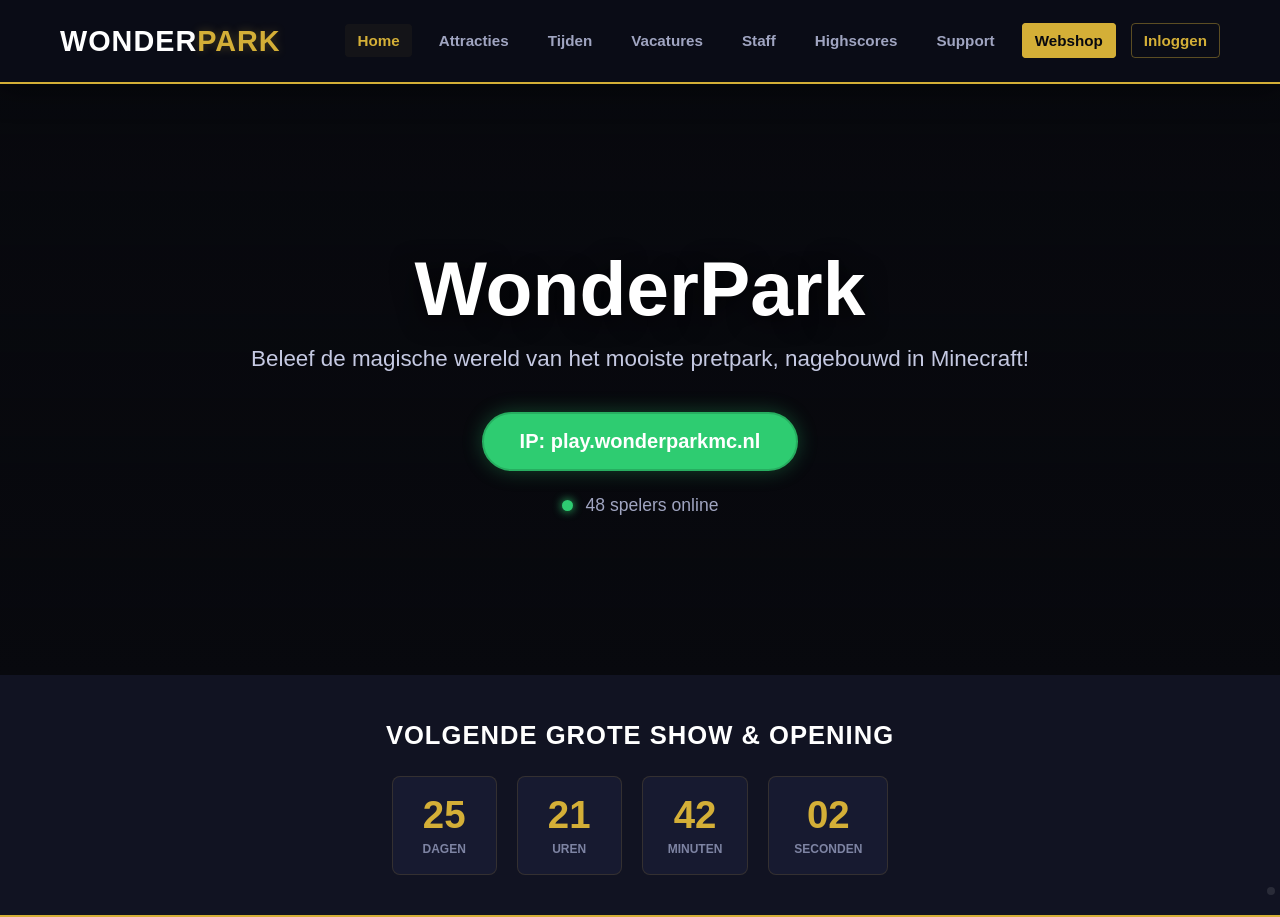
==== commit 634bb257: "Update admin.html" ====
--- a/admin.html
+++ b/admin.html
@@ -30,10 +30,10 @@
         @keyframes spin { to { transform: rotate(360deg); } }
 
         /* Sidebar Navigation */
-        aside { width: 300px; background: var(--panel-bg); border-right: 2px solid var(--gold); padding: 30px 20px; display: flex; flex-direction: column; gap: 10px; box-shadow: 5px 0 25px rgba(0,0,0,0.5); }
+        aside { width: 300px; background: var(--panel-bg); border-right: 2px solid var(--gold); padding: 30px 20px; display: flex; flex-direction: column; gap: 10px; box-shadow: 5px 0 25px rgba(0,0,0,0.5); overflow-y: auto; }
         .brand-zone { font-size: 24px; font-weight: 700; color: #fff; text-transform: uppercase; letter-spacing: 2px; padding-bottom: 20px; border-bottom: 1px solid var(--border-color); margin-bottom: 20px; text-align: center; }
         .brand-zone span { color: var(--gold); text-shadow: 0 0 10px rgba(212,175,55,0.3); }
-        .nav-btn { background: none; border: none; color: var(--text-muted); padding: 14px 18px; text-align: left; border-radius: 8px; cursor: pointer; font-size: 14px; font-weight: 500; transition: all 0.2s ease; display: flex; align-items: center; gap: 15px; border: 1px solid transparent; }
+        .nav-btn { background: none; border: none; color: var(--text-muted); padding: 14px 18px; text-align: left; border-radius: 8px; cursor: pointer; font-size: 14px; font-weight: 500; transition: all 0.2s ease; display: flex; align-items: center; gap: 15px; border: 1px solid transparent; width: 100%; }
         .nav-btn:hover { color: #fff; background: rgba(255,255,255,0.02); }
         .nav-btn.active { background: linear-gradient(90deg, rgba(212,175,55,0.15), transparent); color: var(--gold); border-left: 4px solid var(--gold); border-color: rgba(212,175,55,0.3) transparent rgba(212,175,55,0.1) rgba(212,175,55,0.3); font-weight: 600; box-shadow: -5px 0 15px rgba(212,175,55,0.05); }
         .sidebar-footer { margin-top: auto; border-top: 1px solid var(--border-color); padding-top: 20px; display: flex; flex-direction: column; gap: 10px; }
@@ -44,7 +44,7 @@
         header h1 { font-size: 28px; font-weight: 700; letter-spacing: -0.5px; }
         
         /* Dashboard Stats Grid */
-        .stats-row { display: grid; grid-template-columns: repeat(auto-fit, minmax(220px, 1fr)); gap: 20px; margin-bottom: 35px; }
+        .stats-row { display: grid; grid-template-columns: repeat(auto-fit, minmax(200px, 1fr)); gap: 20px; margin-bottom: 35px; }
         .stat-widget { background: var(--panel-bg); border: 1px solid var(--border-color); padding: 22px; border-radius: 10px; box-shadow: 0 4px 20px rgba(0,0,0,0.2); position: relative; overflow: hidden; }
         .stat-widget::before { content:''; position:absolute; top:0; left:0; width:100%; height:3px; background: var(--gold); opacity: 0.7; }
         .stat-widget h4 { font-size: 12px; text-transform: uppercase; color: var(--text-muted); letter-spacing: 1px; }
@@ -60,6 +60,7 @@
         label { font-size: 13px; font-weight: 600; color: var(--text-muted); text-transform: uppercase; letter-spacing: 0.5px; }
         input, textarea, select { background: #090a12; border: 1px solid rgba(212,175,55,0.2); padding: 14px; border-radius: 6px; color: #fff; font-size: 14px; transition: all 0.2s ease; width: 100%; }
         input:focus, textarea:focus, select:focus { border-color: var(--neon-cyan); box-shadow: 0 0 10px rgba(0,240,255,0.15); outline: none; }
+        .inline-row { display: flex; gap: 15px; align-items: center; }
         
         /* Action Buttons */
         .btn { background: var(--gold); color: #000; border: none; padding: 14px 28px; border-radius: 6px; font-weight: 700; cursor: pointer; text-transform: uppercase; font-size: 12px; letter-spacing: 1px; transition: all 0.2s ease; display: inline-flex; align-items: center; justify-content: center; gap: 8px; }
@@ -83,6 +84,9 @@
         .pill-In-Behandeling { background: rgba(241, 196, 15, 0.15); color: var(--warning); border: 1px solid var(--warning); }
         .pill-Gesloten { background: rgba(231, 76, 60, 0.15); color: var(--danger); border: 1px solid var(--danger); }
 
+        /* Minecraft Badge Preview Elements */
+        .rank-badge-preview { display: inline-block; padding: 4px 10px; border-radius: 4px; font-weight: 700; font-size: 13px; text-transform: uppercase; color: #fff; letter-spacing: 0.5px; }
+
         /* View State Controller */
         .view-pane { display: none; }
         .view-pane.active { display: block; animation: panelFade 0.4s ease; }
@@ -103,6 +107,7 @@
         <button class="nav-btn" onclick="switchPane('countdown')">⏳ Master Countdown</button>
         <button class="nav-btn" onclick="switchPane('tickets')">💬 Support Tickets (<span id="badge-ticket-count">0</span>)</button>
         <button class="nav-btn" onclick="switchPane('apps')">📝 Sollicitatiebeheer (<span id="badge-app-count">0</span>)</button>
+        <button class="nav-btn" onclick="switchPane('ranks')">👑 Rangen & Permissies</button>
         <button class="nav-btn" onclick="switchPane('economy')">🪙 Economie & Profielen</button>
         <button class="nav-btn" onclick="switchPane('alerts')">📢 Global Site Push</button>
         <button class="nav-btn" onclick="switchPane('blacklist')">🚫 IP & Account Ban</button>
@@ -127,7 +132,7 @@
 
         <div id="pane-overview" class="view-pane active">
             <div class="panel-card">
-                <h3>🔄 Centrale Database Manipulatie</h3>
+                <h3>🔄 Deel 1: Centrale Database Manipulatie</h3>
                 <p style="color: var(--text-muted); margin-bottom: 20px; font-size: 14px; line-height: 1.6;">De website draait op een gesynchroniseerde client-side database. Indien testbestanden, nep-tickets of demonstratie-sollicitaties vereist zijn om de interface te controleren, gebruik dan de onderstaande knop om de database direct te overschrijven met uitgebreide pre-sets.</p>
                 <button class="btn" onclick="injectSystemPresets()">🔄 Database Overschrijven Met Testbestanden</button>
             </div>
@@ -159,6 +164,62 @@
             </div>
         </div>
 
+        <!-- NEW: RANK CREATOR & MANAGER PANE -->
+        <div id="pane-ranks" class="view-pane">
+            <div class="grid-2">
+                <div class="panel-card">
+                    <h3>🛠️ Stap 1: Nieuwe Rang Ontwerpen (Creator)</h3>
+                    <div class="form-element">
+                        <label>Rang ID / Systeemnaam (Uniek):</label>
+                        <input type="text" id="rank-create-id" placeholder="bijv. god-rank">
+                    </div>
+                    <div class="form-element">
+                        <label>Rang Tekst (Display):</label>
+                        <input type="text" id="rank-create-text" placeholder="GOD">
+                    </div>
+                    <div class="form-element">
+                        <label>Optionele Emoji:</label>
+                        <input type="text" id="rank-create-emoji" placeholder="⚡">
+                    </div>
+                    <div class="form-element">
+                        <label>Kleurmodus:</label>
+                        <select id="rank-create-mode" onchange="toggleGradientInputs()">
+                            <option value="solid">Eén Vaste Kleur (Solid Color)</option>
+                            <option value="gradient">Modieuze Verlooptint (Linear Gradient)</option>
+                        </select>
+                    </div>
+                    <div class="form-element" id="rank-color-container-1">
+                        <label>Primaire Rangkleur (Hex / CSS):</label>
+                        <input type="text" id="rank-create-color1" value="#ff00ff" placeholder="#ff00ff">
+                    </div>
+                    <div class="form-element" id="rank-color-container-2" style="display:none;">
+                        <label>Secundaire Verloopkleur:</label>
+                        <input type="text" id="rank-create-color2" value="#00ffff" placeholder="#00ffff">
+                    </div>
+                    <button class="btn btn-success" onclick="saveCustomRank()">✨ Genereer & Registreer Rang</button>
+                </div>
+
+                <div class="panel-card">
+                    <h3>👑 Stap 2: Rang Toewijzen Aan Spelers</h3>
+                    <p style="color:var(--text-muted); font-size:13px; margin-bottom:15px;">Koppel handmatig gemaakte custom rangen aan actieve spelerprofielen.</p>
+                    <div class="form-element">
+                        <label>Doelnaam Speler (Exact):</label>
+                        <input type="text" id="rank-assign-user" placeholder="Bijv. PretparkGek_MC">
+                    </div>
+                    <div class="form-element">
+                        <label>Selecteer Geregistreerde Rang:</label>
+                        <select id="rank-assign-select">
+                            <!-- Dynamically filled -->
+                        </select>
+                    </div>
+                    <button class="btn" onclick="assignRankToPlayer()">👑 Wijzig Serverrang</button>
+
+                    <h3 style="margin-top: 30px; font-size:16px;">📋 Systeemoverzicht Geregistreerde Rangen</h3>
+                    <div id="admin-ranks-list-zone" style="max-height:180px; overflow-y:auto; font-size:13px; display:flex; flex-direction:column; gap:8px;"></div>
+                </div>
+            </div>
+        </div>
+
         <div id="pane-economy" class="view-pane">
             <div class="panel-card">
                 <h3>🪙 Spelerprofiel Databases Modificeren</h3>
@@ -168,7 +229,7 @@
                         <input type="text" id="econ-target-user" placeholder="Bijv. Levi_W">
                     </div>
                     <div class="form-element">
-                        <label>Nieuwe Serverrang:</label>
+                        <label>Snelle Systeemrang Toewijzing:</label>
                         <select id="econ-target-rank">
                             <option value="Speler">Speler (Default)</option>
                             <option value="VIP">VIP Rank</option>
@@ -251,8 +312,9 @@
             const titles = {
                 overview: "Systeem Status & Statistieken",
                 countdown: "Master Countdown Timer Instellingen",
-                tickets: "Support Ticket Modoratie Panel",
+                tickets: "Support Ticket Moderatie Panel",
                 apps: "Staff Sollicitatie Management",
+                ranks: "Centrale Serverrangen & Prefix Editor",
                 economy: "Spelerprofiel Rangen & Munten Databases",
                 alerts: "Global Website Broadcast Systeem",
                 blacklist: "Toegangsbeheer & Ban-Systeem"
@@ -261,6 +323,7 @@
             
             if(paneId === 'tickets') renderAdminTickets();
             if(paneId === 'apps') renderAdminApps();
+            if(paneId === 'ranks') renderRanksManagement();
             syncCounters();
         }
 
@@ -268,12 +331,18 @@
             const tickets = JSON.parse(localStorage.getItem("wp_support_tickets")) || [];
             const apps = JSON.parse(localStorage.getItem("wp_applications")) || [];
             const bans = JSON.parse(localStorage.getItem("wp_system_bans")) || [];
+            
+            let profilesCount = 0;
+            for(let i=0; i<localStorage.length; i++) {
+                if(localStorage.key(i).startsWith("wp_profile_")) profilesCount++;
+            }
 
             document.getElementById("badge-ticket-count").innerText = tickets.filter(t => t.status !== 'Gesloten').length;
             document.getElementById("badge-app-count").innerText = apps.filter(a => a.status === 'In afwachting').length;
 
             document.getElementById("stat-total-tickets").innerText = tickets.length;
             document.getElementById("stat-total-apps").innerText = apps.length;
+            document.getElementById("stat-total-profiles").innerText = profilesCount || 1;
             document.getElementById("stat-total-bans").innerText = bans.length;
         }
 
@@ -285,50 +354,59 @@
             alert("⏰ Succes: Klok gesynchroniseerd op: " + val);
         }
 
-        // --- LIVE TICKETS PROCESSOR ---
+        // --- LIVE TICKETS PROCESSOR (FIXED BUGGED RENDER) ---
         function renderAdminTickets() {
             const container = document.getElementById("master-ticket-render-zone");
             const tickets = JSON.parse(localStorage.getItem("wp_support_tickets")) || [];
             container.innerHTML = tickets.length === 0 ? "<p style='color:var(--text-muted);'>Geen openstaande of verwerkte support tickets gedetecteerd.</p>" : "";
 
             tickets.forEach((t, i) => {
-                let textLines = t.replies.map(r => `
+                let textLines = (t.replies || []).map(r => `
                     <div class="history-line">
                         [${r.sender === 'Admin Staff' ? '<span class="tag-admin">STAFF</span>' : '<span class="tag-user">USER</span>'}] 
                         <b>${r.sender}:</b> ${r.msg}
                     </div>
                 `).join('');
 
-                container.innerHTML += `
-                    <div class="operation-wrapper">
-                        <div class="operation-header">
-                            <h3>🎟️ Ticket ID: #${t.id} - Speler: ${t.user}</h3>
-                            <span class="pill pill-${t.status.replace(/ /g, '-')}">${t.status}</span>
-                        </div>
-                        <p style="margin-bottom:10px;"><b>Categorie:</b> <span style="color:var(--neon-cyan);">${t.category}</span></p>
-                        <p style="background:#090a12; padding:12px; border-radius:4px; margin-bottom:15px;"><b>Oorspronkelijk Bericht:</b> ${t.text}</p>
-                        
-                        <label>Communicatie Log:</label>
-                        <div class="history-terminal">${textLines || "Geen berichtenwisseling gestart."}</div>
-
-                        <div class="form-element" style="margin-top:15px;">
-                            <label>Typ Antwoord:</label>
-                            <input type="text" id="ticket-reply-input-${i}" placeholder="Schrijf hier je officiële antwoord naar de speler...">
-                        </div>
-                        <div style="display:flex; gap:12px;">
-                            <button class="btn" onclick="submitTicketAction(${i}, 'In Behandeling')">Antwoord Verzenden</button>
-                            <button class="btn btn-success" onclick="submitTicketAction(${i}, 'Gesloten')">Antwoord & Ticket Sluiten</button>
-                        </div>
+                const wrapper = document.createElement('div');
+                wrapper.className = 'operation-wrapper';
+                wrapper.innerHTML = `
+                    <div class="operation-header">
+                        <h3>🎟️ Ticket ID: #${t.id} - Speler: ${t.user}</h3>
+                        <span class="pill pill-${t.status.replace(/ /g, '-')}">${t.status}</span>
+                    </div>
+                    <p style="margin-bottom:10px;"><b>Categorie:</b> <span style="color:var(--neon-cyan);">${t.category}</span></p>
+                    <p style="background:#090a12; padding:12px; border-radius:4px; margin-bottom:15px;"><b>Oorspronkelijk Bericht:</b> ${t.text}</p>
+                    
+                    <label>Communicatie Log:</label>
+                    <div class="history-terminal">${textLines || "Geen berichtenwisseling gestart."}</div>
+
+                    <div class="form-element" style="margin-top:15px;">
+                        <label>Typ Antwoord:</label>
+                        <input type="text" id="ticket-reply-input-${i}" placeholder="Schrijf hier je officiële antwoord naar de speler...">
+                    </div>
+                    <div style="display:flex; gap:12px;">
+                        <button class="btn action-send-reply">Antwoord Verzenden</button>
+                        <button class="btn btn-success action-close-ticket">Antwoord & Ticket Sluiten</button>
                     </div>
                 `;
+
+                // Add event listeners structurally to protect closure integrity
+                wrapper.querySelector('.action-send-reply').addEventListener('click', () => submitTicketAction(i, 'In Behandeling'));
+                wrapper.querySelector('.action-close-ticket').addEventListener('click', () => submitTicketAction(i, 'Gesloten'));
+
+                container.appendChild(wrapper);
             });
         }
 
         function submitTicketAction(index, targetStatus) {
             let tickets = JSON.parse(localStorage.getItem("wp_support_tickets")) || [];
-            const replyMsg = document.getElementById(`ticket-reply-input-${index}`).value;
-
-            if(replyMsg) {
+            const replyInput = document.getElementById(`ticket-reply-input-${index}`);
+            const replyMsg = replyInput ? replyInput.value : "";
+
+            if(!tickets[index].replies) tickets[index].replies = [];
+            
+            if(replyMsg.trim() !== "") {
                 tickets[index].replies.push({ sender: "Admin Staff", msg: replyMsg });
             }
             tickets[index].status = targetStatus;
@@ -380,6 +458,92 @@
             syncCounters();
         }
 
+        // --- EXCLUSIVE CUSTOM RANK SYSTEMS (CREATOR & ASSIGNER) ---
+        function toggleGradientInputs() {
+            const mode = document.getElementById("rank-create-mode").value;
+            document.getElementById("rank-color-container-2").style.display = (mode === 'gradient') ? 'block' : 'none';
+        }
+
+        function getRegisteredRanks() {
+            let defaultRanks = {
+                "Speler": { text: "Speler", color1: "#7e84a3", mode: "solid", emoji: "" },
+                "VIP": { text: "VIP", color1: "#f1c40f", mode: "solid", emoji: "⭐" },
+                "MEGA-VIP": { text: "MEGA-VIP", color1: "#2ecc71", mode: "solid", emoji: "💎" },
+                "Bouwer": { text: "Bouwer", color1: "#00f0ff", mode: "solid", emoji: "🛠️" },
+                "Moderator": { text: "Moderator", color1: "#e74c3c", mode: "solid", emoji: "🛡️" }
+            };
+            let customRanks = JSON.parse(localStorage.getItem("wp_custom_ranks")) || {};
+            return { ...defaultRanks, ...customRanks };
+        }
+
+        function saveCustomRank() {
+            const id = document.getElementById("rank-create-id").value.trim();
+            const text = document.getElementById("rank-create-text").value.trim();
+            const emoji = document.getElementById("rank-create-emoji").value.trim();
+            const mode = document.getElementById("rank-create-mode").value;
+            const color1 = document.getElementById("rank-create-color1").value.trim();
+            const color2 = document.getElementById("rank-create-color2").value.trim();
+
+            if(!id || !text) return alert("Fout: Rang ID en Display tekst zijn verplicht.");
+
+            let customRanks = JSON.parse(localStorage.getItem("wp_custom_ranks")) || {};
+            customRanks[id] = { text, emoji, mode, color1, color2 };
+
+            localStorage.setItem("wp_custom_ranks", JSON.stringify(customRanks));
+            alert(`🎉 Custom rank [${text}] succesvol opgeslagen!`);
+            
+            // Flush fields
+            document.getElementById("rank-create-id").value = "";
+            document.getElementById("rank-create-text").value = "";
+            document.getElementById("rank-create-emoji").value = "";
+            
+            renderRanksManagement();
+        }
+
+        function renderRanksManagement() {
+            const select = document.getElementById("rank-assign-select");
+            const listZone = document.getElementById("admin-ranks-list-zone");
+            const allRanks = getRegisteredRanks();
+
+            select.innerHTML = "";
+            listZone.innerHTML = "";
+
+            Object.keys(allRanks).forEach(key => {
+                const r = allRanks[key];
+                
+                // Build options dropdown
+                let opt = document.createElement("option");
+                opt.value = key;
+                opt.innerText = `${r.emoji ? r.emoji + ' ' : ''}${r.text}`;
+                select.appendChild(opt);
+
+                // Build viewable system rows
+                let styleStr = r.mode === 'gradient' ? `background: linear-gradient(90deg, ${r.color1}, ${r.color2}); -webkit-background-clip: text; -webkit-text-fill-color: transparent;` : `color: ${r.color1};`;
+                let badgeStyle = r.mode === 'gradient' ? `background: linear-gradient(90deg, ${r.color1}, ${r.color2}); color:#000;` : `background: ${r.color1}; color:#000;`;
+                
+                listZone.innerHTML += `
+                    <div style="background:rgba(255,255,255,0.02); padding:8px 12px; border-radius:6px; display:flex; justify-content:between; align-items:center;">
+                        <div>ID: <code>${key}</code> -> <span class="rank-badge-preview" style="${badgeStyle}">${r.emoji} ${r.text}</span></div>
+                    </div>
+                `;
+            });
+        }
+
+        function assignRankToPlayer() {
+            const username = document.getElementById("rank-assign-user").value.trim();
+            const chosenRank = document.getElementById("rank-assign-select").value;
+
+            if(!username) return alert("Voer een geldige spelernaam in.");
+
+            let profileData = JSON.parse(localStorage.getItem(`wp_profile_${username}`)) || { coins: "500" };
+            profileData.rank = chosenRank; // Overwrite system rank key
+
+            localStorage.setItem(`wp_profile_${username}`, JSON.stringify(profileData));
+            alert(`👑 Status Update: Rang van ${username} veranderd naar [${chosenRank}]!`);
+            document.getElementById("rank-assign-user").value = "";
+            syncCounters();
+        }
+
         // --- PROFILE ECONOMY SYSTEMS ---
         function commitPlayerProfile() {
             const user = document.getElementById("econ-target-user").value;
@@ -388,7 +552,11 @@
 
             if(!user) return alert("Fout: Voer een geldige Minecraft naam in.");
             
-            localStorage.setItem(`wp_profile_${user}`, JSON.stringify({ rank: rank, coins: coins }));
+            let existing = JSON.parse(localStorage.getItem(`wp_profile_${user}`)) || {};
+            existing.rank = rank;
+            existing.coins = coins;
+            
+            localStorage.setItem(`wp_profile_${user}`, JSON.stringify(existing));
             alert(`🪙 Database update: Profiel van ${user} aangepast naar rang [${rank}] en saldo [${coins} coins].`);
         }
 
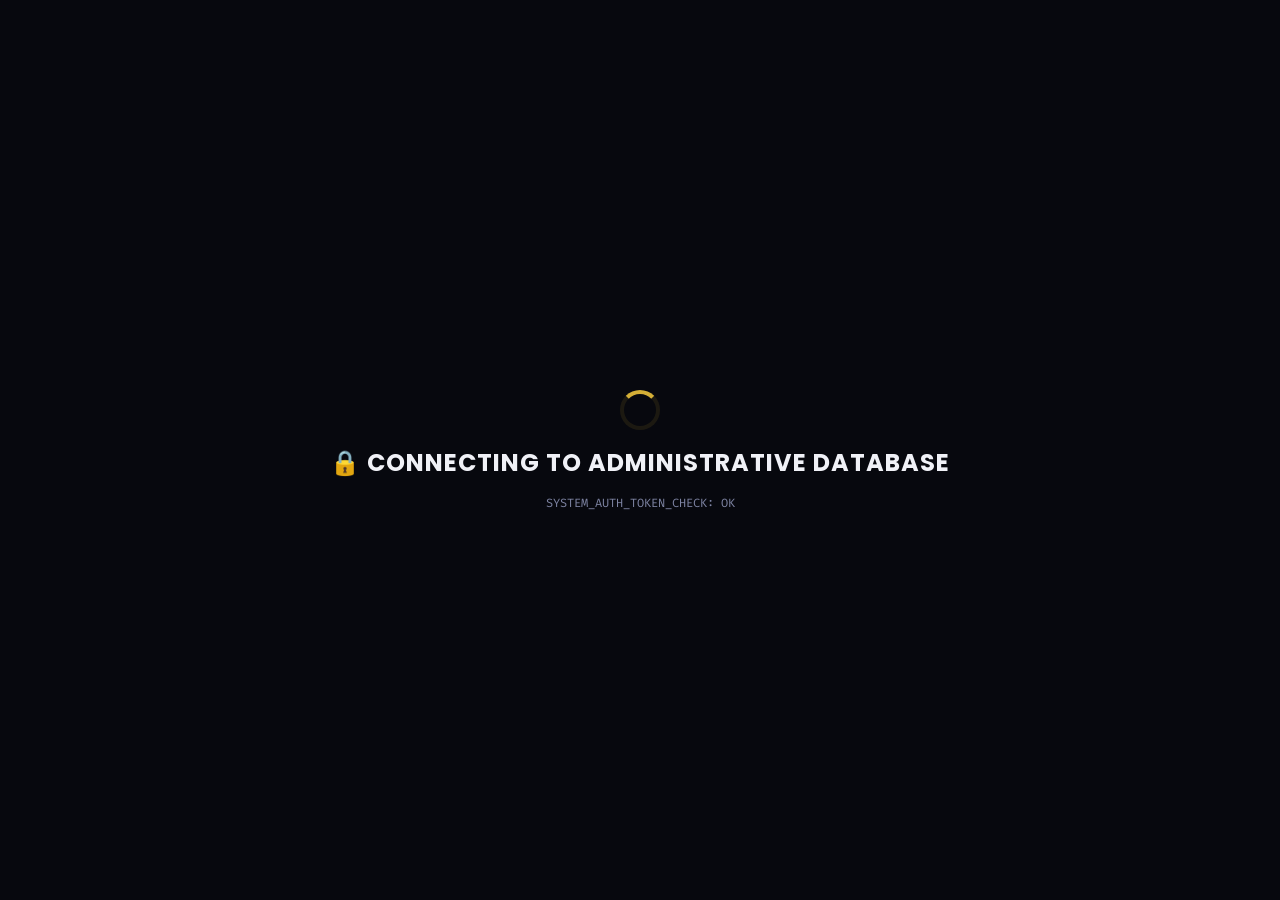
==== commit 5fd1fc84: "Update admin.html" ====
--- a/admin.html
+++ b/admin.html
@@ -60,7 +60,6 @@
         label { font-size: 13px; font-weight: 600; color: var(--text-muted); text-transform: uppercase; letter-spacing: 0.5px; }
         input, textarea, select { background: #090a12; border: 1px solid rgba(212,175,55,0.2); padding: 14px; border-radius: 6px; color: #fff; font-size: 14px; transition: all 0.2s ease; width: 100%; }
         input:focus, textarea:focus, select:focus { border-color: var(--neon-cyan); box-shadow: 0 0 10px rgba(0,240,255,0.15); outline: none; }
-        .inline-row { display: flex; gap: 15px; align-items: center; }
         
         /* Action Buttons */
         .btn { background: var(--gold); color: #000; border: none; padding: 14px 28px; border-radius: 6px; font-weight: 700; cursor: pointer; text-transform: uppercase; font-size: 12px; letter-spacing: 1px; transition: all 0.2s ease; display: inline-flex; align-items: center; justify-content: center; gap: 8px; }
@@ -84,8 +83,20 @@
         .pill-In-Behandeling { background: rgba(241, 196, 15, 0.15); color: var(--warning); border: 1px solid var(--warning); }
         .pill-Gesloten { background: rgba(231, 76, 60, 0.15); color: var(--danger); border: 1px solid var(--danger); }
 
-        /* Minecraft Badge Preview Elements */
-        .rank-badge-preview { display: inline-block; padding: 4px 10px; border-radius: 4px; font-weight: 700; font-size: 13px; text-transform: uppercase; color: #fff; letter-spacing: 0.5px; }
+        /* Badge/Pin Overviews */
+        .rank-badge-preview { display: inline-block; padding: 4px 10px; border-radius: 4px; font-weight: 700; font-size: 13px; text-transform: uppercase; color: #fff; }
+        
+        /* PIN EFFECT PREVIEWS & ANIMATIONS */
+        @keyframes masterGlowPulse { 0%, 100% { box-shadow: 0 0 4px var(--g-color, #ff00ff); } 50% { box-shadow: 0 0 16px var(--g-color, #ff00ff); } }
+        @keyframes masterSpin { 0% { transform: rotate(0deg); } 100% { transform: rotate(360deg); } }
+        @keyframes masterRainbow { 0% { filter: hue-rotate(0deg); } 100% { filter: hue-rotate(360deg); } }
+        @keyframes masterFloat { 0%, 100% { transform: translateY(0); } 50% { transform: translateY(-4px); } }
+
+        .pin-preview-badge { display: inline-flex; align-items: center; justify-content: center; width: 42px; height: 42px; border-radius: 50%; font-size: 20px; background: #1a1c2e; border: 2px solid rgba(255,255,255,0.1); position: relative; transition: all 0.2s; cursor: pointer; }
+        .pin-fx-glow { animation: masterGlowPulse 2s infinite ease-in-out; }
+        .pin-fx-spin { animation: masterSpin 6s linear infinite; }
+        .pin-fx-rainbow { animation: masterRainbow 4s linear infinite; }
+        .pin-fx-float { animation: masterFloat 2.5s infinite ease-in-out; }
 
         /* View State Controller */
         .view-pane { display: none; }
@@ -102,12 +113,13 @@
     </div>
 
     <aside>
-        <div class="brand-zone">WP_<span>Core_v2</span></div>
+        <div class="brand-zone">WP_<span>Core_v3</span></div>
         <button class="nav-btn active" onclick="switchPane('overview')">📊 Server Dashboard</button>
         <button class="nav-btn" onclick="switchPane('countdown')">⏳ Master Countdown</button>
         <button class="nav-btn" onclick="switchPane('tickets')">💬 Support Tickets (<span id="badge-ticket-count">0</span>)</button>
         <button class="nav-btn" onclick="switchPane('apps')">📝 Sollicitatiebeheer (<span id="badge-app-count">0</span>)</button>
         <button class="nav-btn" onclick="switchPane('ranks')">👑 Rangen & Permissies</button>
+        <button class="nav-btn" onclick="switchPane('pins')">🎖️ Spelden & Pins (New)</button>
         <button class="nav-btn" onclick="switchPane('economy')">🪙 Economie & Profielen</button>
         <button class="nav-btn" onclick="switchPane('alerts')">📢 Global Site Push</button>
         <button class="nav-btn" onclick="switchPane('blacklist')">🚫 IP & Account Ban</button>
@@ -132,8 +144,8 @@
 
         <div id="pane-overview" class="view-pane active">
             <div class="panel-card">
-                <h3>🔄 Deel 1: Centrale Database Manipulatie</h3>
-                <p style="color: var(--text-muted); margin-bottom: 20px; font-size: 14px; line-height: 1.6;">De website draait op een gesynchroniseerde client-side database. Indien testbestanden, nep-tickets of demonstratie-sollicitaties vereist zijn om de interface te controleren, gebruik dan de onderstaande knop om de database direct te overschrijven met uitgebreide pre-sets.</p>
+                <h3>🔄 Centrale Database Manipulatie</h3>
+                <p style="color: var(--text-muted); margin-bottom: 20px; font-size: 14px; line-height: 1.6;">De website draait op een gesynchroniseerde client-side database. Indien testbestanden of demonstratiedata vereist zijn om de interface te controleren, klik dan op de onderstaande knop.</p>
                 <button class="btn" onclick="injectSystemPresets()">🔄 Database Overschrijven Met Testbestanden</button>
             </div>
         </div>
@@ -141,7 +153,7 @@
         <div id="pane-countdown" class="view-pane">
             <div class="panel-card">
                 <h3>⏳ Centrale Klok Schakelen</h3>
-                <p style="color: var(--text-muted); margin-bottom: 20px; font-size: 14px;">Stel de exacte minuut in waarop de timer op de homepage afloopt. Dit synchroniseert direct met alle actieve pagina's via de klok-engine.</p>
+                <p style="color: var(--text-muted); margin-bottom: 20px; font-size: 14px;">Stel de exacte minuut in waarop de klok afloopt.</p>
                 <div class="form-element" style="max-width: 400px;">
                     <label>Doeldatum en Tijdstip:</label>
                     <input type="datetime-local" id="ctrl-countdown-date">
@@ -164,58 +176,66 @@
             </div>
         </div>
 
-        <!-- NEW: RANK CREATOR & MANAGER PANE -->
         <div id="pane-ranks" class="view-pane">
             <div class="grid-2">
                 <div class="panel-card">
-                    <h3>🛠️ Stap 1: Nieuwe Rang Ontwerpen (Creator)</h3>
-                    <div class="form-element">
-                        <label>Rang ID / Systeemnaam (Uniek):</label>
-                        <input type="text" id="rank-create-id" placeholder="bijv. god-rank">
-                    </div>
-                    <div class="form-element">
-                        <label>Rang Tekst (Display):</label>
-                        <input type="text" id="rank-create-text" placeholder="GOD">
-                    </div>
-                    <div class="form-element">
-                        <label>Optionele Emoji:</label>
-                        <input type="text" id="rank-create-emoji" placeholder="⚡">
-                    </div>
+                    <h3>🛠️ Stap 1: Nieuwe Rang Ontwerpen</h3>
+                    <div class="form-element"><label>Rang ID (Uniek):</label><input type="text" id="rank-create-id" placeholder="bijv. god-rank"></div>
+                    <div class="form-element"><label>Rang Tekst (Display):</label><input type="text" id="rank-create-text" placeholder="GOD"></div>
+                    <div class="form-element"><label>Optionele Emoji:</label><input type="text" id="rank-create-emoji" placeholder="⚡"></div>
                     <div class="form-element">
                         <label>Kleurmodus:</label>
                         <select id="rank-create-mode" onchange="toggleGradientInputs()">
-                            <option value="solid">Eén Vaste Kleur (Solid Color)</option>
-                            <option value="gradient">Modieuze Verlooptint (Linear Gradient)</option>
+                            <option value="solid">Vaste Kleur (Solid)</option>
+                            <option value="gradient">Verlooptint (Gradient)</option>
                         </select>
                     </div>
-                    <div class="form-element" id="rank-color-container-1">
-                        <label>Primaire Rangkleur (Hex / CSS):</label>
-                        <input type="text" id="rank-create-color1" value="#ff00ff" placeholder="#ff00ff">
-                    </div>
-                    <div class="form-element" id="rank-color-container-2" style="display:none;">
-                        <label>Secundaire Verloopkleur:</label>
-                        <input type="text" id="rank-create-color2" value="#00ffff" placeholder="#00ffff">
-                    </div>
-                    <button class="btn btn-success" onclick="saveCustomRank()">✨ Genereer & Registreer Rang</button>
-                </div>
-
+                    <div class="form-element" id="rank-color-container-1"><label>Primaire Kleur:</label><input type="text" id="rank-create-color1" value="#ff00ff"></div>
+                    <div class="form-element" id="rank-color-container-2" style="display:none;"><label>Secundaire Kleur:</label><input type="text" id="rank-create-color2" value="#00ffff"></div>
+                    <button class="btn btn-success" onclick="saveCustomRank()">✨ Registreer Rang</button>
+                </div>
                 <div class="panel-card">
-                    <h3>👑 Stap 2: Rang Toewijzen Aan Spelers</h3>
-                    <p style="color:var(--text-muted); font-size:13px; margin-bottom:15px;">Koppel handmatig gemaakte custom rangen aan actieve spelerprofielen.</p>
+                    <h3>👑 Stap 2: Rang Toewijzen</h3>
+                    <div class="form-element"><label>Doelnaam Speler:</label><input type="text" id="rank-assign-user" placeholder="Naam..."></div>
+                    <div class="form-element"><label>Selecteer Rang:</label><select id="rank-assign-select"></select></div>
+                    <button class="btn" onclick="assignRankToPlayer()">👑 Wijzig Serverrang</button>
+                    <h3 style="margin-top: 30px; font-size:16px;">📋 Geregistreerde Rangen</h3>
+                    <div id="admin-ranks-list-zone" style="max-height:150px; overflow-y:auto; display:flex; flex-direction:column; gap:8px;"></div>
+                </div>
+            </div>
+        </div>
+
+        <div id="pane-pins" class="view-pane">
+            <div class="grid-2">
+                <div class="panel-card">
+                    <h3>🛠️ Stap 1: Speld Ontwerpen (Pin Creator)</h3>
+                    <div class="form-element"><label>Pin ID / Systeemnaam (Uniek):</label><input type="text" id="pin-create-id" placeholder="baron-master"></div>
+                    <div class="form-element"><label>Pin Naam / Displaystitel:</label><input type="text" id="pin-create-title" placeholder="Baron 1898 Expert"></div>
+                    <div class="form-element"><label>Beschrijving / Hoe te verdienen:</label><input type="text" id="pin-create-desc" placeholder="Rijd 50 keer mee met Baron 1898"></div>
+                    <div class="form-element"><label>Pin Icoor / Emoji:</label><input type="text" id="pin-create-emoji" placeholder="🎢"></div>
+                    
                     <div class="form-element">
-                        <label>Doelnaam Speler (Exact):</label>
-                        <input type="text" id="rank-assign-user" placeholder="Bijv. PretparkGek_MC">
-                    </div>
-                    <div class="form-element">
-                        <label>Selecteer Geregistreerde Rang:</label>
-                        <select id="rank-assign-select">
-                            <!-- Dynamically filled -->
+                        <label>FX & Speciale Visuele Modus:</label>
+                        <select id="pin-create-fx">
+                            <option value="none">Geen effect (Standaard)</option>
+                            <option value="glow">Emissive Neon Glow (Pulseert)</option>
+                            <option value="spin">Kinetic Rotation (Draaiend)</option>
+                            <option value="rainbow">Chroma Multi-Color (Regenboogverloop)</option>
+                            <option value="float">Antigravitatie Zweven (Floating)</option>
                         </select>
                     </div>
-                    <button class="btn" onclick="assignRankToPlayer()">👑 Wijzig Serverrang</button>
-
-                    <h3 style="margin-top: 30px; font-size:16px;">📋 Systeemoverzicht Geregistreerde Rangen</h3>
-                    <div id="admin-ranks-list-zone" style="max-height:180px; overflow-y:auto; font-size:13px; display:flex; flex-direction:column; gap:8px;"></div>
+                    <div class="form-element"><label>Glow / Rand Accentkleur (Hex):</label><input type="text" id="pin-create-color" value="#d4af37"></div>
+                    <button class="btn btn-success" onclick="saveCustomPin()">🎖️ Smeed & Publiceer Pin</button>
+                </div>
+
+                <div class="panel-card">
+                    <h3>🎁 Stap 2: Pin Uitréken Aan Speler</h3>
+                    <div class="form-element"><label>Minecraft Gebruikersnaam:</label><input type="text" id="pin-award-user" placeholder="Bijv. Levi_W"></div>
+                    <div class="form-element"><label>Kies Speld:</label><select id="pin-award-select"></select></div>
+                    <button class="btn" onclick="awardPinToPlayer()">🎁 Speld Toewijzen</button>
+
+                    <h3 style="margin-top: 30px; font-size:16px;">📋 Server Spelden Database</h3>
+                    <div id="admin-pins-list-zone" style="max-height:200px; overflow-y:auto; display:flex; flex-direction:column; gap:8px;"></div>
                 </div>
             </div>
         </div>
@@ -224,44 +244,26 @@
             <div class="panel-card">
                 <h3>🪙 Spelerprofiel Databases Modificeren</h3>
                 <div class="grid-2">
-                    <div class="form-element">
-                        <label>Minecraft Naam (Exact):</label>
-                        <input type="text" id="econ-target-user" placeholder="Bijv. Levi_W">
-                    </div>
+                    <div class="form-element"><label>Minecraft Naam (Exact):</label><input type="text" id="econ-target-user" placeholder="Bijv. Levi_W"></div>
                     <div class="form-element">
                         <label>Snelle Systeemrang Toewijzing:</label>
                         <select id="econ-target-rank">
-                            <option value="Speler">Speler (Default)</option>
-                            <option value="VIP">VIP Rank</option>
-                            <option value="MEGA-VIP">MEGA-VIP Rank</option>
-                            <option value="Bouwer">Bouwer (Staff)</option>
-                            <option value="Moderator">Moderator (Staff)</option>
+                            <option value="Speler">Speler</option><option value="VIP">VIP</option><option value="MEGA-VIP">MEGA-VIP</option><option value="Bouwer">Bouwer</option><option value="Moderator">Moderator</option>
                         </select>
                     </div>
                 </div>
-                <div class="form-element" style="max-width: 300px;">
-                    <label>Aantal Munten (Coins Balance):</label>
-                    <input type="number" id="econ-target-coins" value="1000">
-                </div>
-                <button class="btn btn-success" onclick="commitPlayerProfile()">💾 Profiel Wijzigingen Opslaan</button>
+                <div class="form-element" style="max-width: 300px;"><label>Aantal Munten (Coins):</label><input type="number" id="econ-target-coins" value="1000"></div>
+                <button class="btn btn-success" onclick="commitPlayerProfile()">💾 Profiel Opslaan</button>
             </div>
         </div>
 
         <div id="pane-alerts" class="view-pane">
             <div class="panel-card">
                 <h3>📢 Global Live Site Broadcast Engine</h3>
-                <p style="color: var(--text-muted); margin-bottom: 20px; font-size: 14px;">Pusht onmiddellijk een realtime notificatie (Toast Alert) naar alle actieve tabbladen van bezoekers.</p>
-                <div class="form-element">
-                    <label>Bericht Inhoud:</label>
-                    <input type="text" id="alert-push-text" placeholder="Typ hier de live melding...">
-                </div>
+                <div class="form-element"><label>Bericht Inhoud:</label><input type="text" id="alert-push-text"></div>
                 <div class="form-element" style="max-width: 350px;">
-                    <label>Melding Type / Prioriteit:</label>
-                    <select id="alert-push-type">
-                        <option value="info">Blauw (Standaard Informatie)</option>
-                        <option value="success">Groen (Aankondigingen & Events)</option>
-                        <option value="error">Rood (Urgent Onderhoud / Cruciale Waarschuwing)</option>
-                    </select>
+                    <label>Melding Type:</label>
+                    <select id="alert-push-type"><option value="info">Blauw</option><option value="success">Groen</option><option value="error">Rood</option></select>
                 </div>
                 <button class="btn" onclick="fireGlobalAlert()">🚀 Broadcast Uitsturen</button>
             </div>
@@ -269,39 +271,16 @@
 
         <div id="pane-blacklist" class="view-pane">
             <div class="panel-card">
-                <h3>🚫 Toegang Blokkeren (Blacklist / Ban-Systeem)</h3>
-                <div class="form-element" style="max-width: 400px;">
-                    <label>Minecraft Naam of IP-Adres:</label>
-                    <input type="text" id="ban-target" placeholder="Bijv. OngewensteSpeler">
-                </div>
-                <div class="form-element">
-                    <label>Reden van Uitsluiting:</label>
-                    <input type="text" id="ban-reason" placeholder="Bijv. Griefen van het Sprookjesbos / Hacken">
-                </div>
+                <h3>🚫 Toegang Blokkeren (Ban-Systeem)</h3>
+                <div class="form-element"><label>Minecraft Naam of IP-Adres:</label><input type="text" id="ban-target"></div>
+                <div class="form-element"><label>Reden van Uitsluiting:</label><input type="text" id="ban-reason"></div>
                 <button class="btn btn-danger" onclick="commitBan()">🚫 Speler permanent bannen</button>
             </div>
         </div>
     </main>
 
     <script>
-        // Directe beveiligings-gate check
-        (function validateSecurity() {
-            if(!localStorage.getItem("wp_admin_session")) {
-                window.location.href = "index.html";
-            } else {
-                setTimeout(() => {
-                    const lock = document.getElementById("lock-screen");
-                    if(lock) lock.style.display = "none";
-                }, 600);
-            }
-        })();
-
-        function logoutAdmin() {
-            localStorage.removeItem("wp_admin_session");
-            window.location.href = "index.html";
-        }
-
-        // --- PANE CONTROL PLATFORM ---
+        // --- NAVIGATION PANE CONTROLLER ---
         function switchPane(paneId) {
             document.querySelectorAll('.view-pane').forEach(p => p.classList.remove('active'));
             document.querySelectorAll('.nav-btn').forEach(b => b.classList.remove('active'));
@@ -315,6 +294,7 @@
                 tickets: "Support Ticket Moderatie Panel",
                 apps: "Staff Sollicitatie Management",
                 ranks: "Centrale Serverrangen & Prefix Editor",
+                pins: "Giga Custom Pin & Smeed Systeem Engine",
                 economy: "Spelerprofiel Rangen & Munten Databases",
                 alerts: "Global Website Broadcast Systeem",
                 blacklist: "Toegangsbeheer & Ban-Systeem"
@@ -324,6 +304,7 @@
             if(paneId === 'tickets') renderAdminTickets();
             if(paneId === 'apps') renderAdminApps();
             if(paneId === 'ranks') renderRanksManagement();
+            if(paneId === 'pins') renderPinsManagement();
             syncCounters();
         }
 
@@ -331,151 +312,88 @@
             const tickets = JSON.parse(localStorage.getItem("wp_support_tickets")) || [];
             const apps = JSON.parse(localStorage.getItem("wp_applications")) || [];
             const bans = JSON.parse(localStorage.getItem("wp_system_bans")) || [];
-            
-            let profilesCount = 0;
-            for(let i=0; i<localStorage.length; i++) {
-                if(localStorage.key(i).startsWith("wp_profile_")) profilesCount++;
-            }
-
+            let pCount = 0;
+            for(let i=0; i<localStorage.length; i++) { if(localStorage.key(i).startsWith("wp_profile_")) pCount++; }
             document.getElementById("badge-ticket-count").innerText = tickets.filter(t => t.status !== 'Gesloten').length;
             document.getElementById("badge-app-count").innerText = apps.filter(a => a.status === 'In afwachting').length;
-
             document.getElementById("stat-total-tickets").innerText = tickets.length;
             document.getElementById("stat-total-apps").innerText = apps.length;
-            document.getElementById("stat-total-profiles").innerText = profilesCount || 1;
+            document.getElementById("stat-total-profiles").innerText = pCount || 1;
             document.getElementById("stat-total-bans").innerText = bans.length;
         }
 
-        // --- COUNTDOWN CORE ENGINE ---
-        function commitCountdownChange() {
-            const val = document.getElementById("ctrl-countdown-date").value;
-            if(!val) return alert("Fout: Selecteer een geldige datum.");
-            localStorage.setItem("wp_countdown_target", val);
-            alert("⏰ Succes: Klok gesynchroniseerd op: " + val);
-        }
-
-        // --- LIVE TICKETS PROCESSOR (FIXED BUGGED RENDER) ---
+        // --- TICKETS ENGINE (STRUCTURAL CLEAN INTEGRITY FIX) ---
         function renderAdminTickets() {
             const container = document.getElementById("master-ticket-render-zone");
             const tickets = JSON.parse(localStorage.getItem("wp_support_tickets")) || [];
-            container.innerHTML = tickets.length === 0 ? "<p style='color:var(--text-muted);'>Geen openstaande of verwerkte support tickets gedetecteerd.</p>" : "";
+            container.innerHTML = tickets.length === 0 ? "<p style='color:var(--text-muted);'>Geen support tickets gevonden.</p>" : "";
 
             tickets.forEach((t, i) => {
                 let textLines = (t.replies || []).map(r => `
                     <div class="history-line">
-                        [${r.sender === 'Admin Staff' ? '<span class="tag-admin">STAFF</span>' : '<span class="tag-user">USER</span>'}] 
-                        <b>${r.sender}:</b> ${r.msg}
+                        [${r.sender === 'Admin Staff' ? '<span class="tag-admin">STAFF</span>' : '<span class="tag-user">USER</span>'}] <b>${r.sender}:</b> ${r.msg}
                     </div>
                 `).join('');
 
-                const wrapper = document.createElement('div');
-                wrapper.className = 'operation-wrapper';
-                wrapper.innerHTML = `
-                    <div class="operation-header">
-                        <h3>🎟️ Ticket ID: #${t.id} - Speler: ${t.user}</h3>
-                        <span class="pill pill-${t.status.replace(/ /g, '-')}">${t.status}</span>
-                    </div>
-                    <p style="margin-bottom:10px;"><b>Categorie:</b> <span style="color:var(--neon-cyan);">${t.category}</span></p>
-                    <p style="background:#090a12; padding:12px; border-radius:4px; margin-bottom:15px;"><b>Oorspronkelijk Bericht:</b> ${t.text}</p>
-                    
-                    <label>Communicatie Log:</label>
-                    <div class="history-terminal">${textLines || "Geen berichtenwisseling gestart."}</div>
-
-                    <div class="form-element" style="margin-top:15px;">
-                        <label>Typ Antwoord:</label>
-                        <input type="text" id="ticket-reply-input-${i}" placeholder="Schrijf hier je officiële antwoord naar de speler...">
-                    </div>
-                    <div style="display:flex; gap:12px;">
-                        <button class="btn action-send-reply">Antwoord Verzenden</button>
-                        <button class="btn btn-success action-close-ticket">Antwoord & Ticket Sluiten</button>
-                    </div>
+                const div = document.createElement('div');
+                div.className = 'operation-wrapper';
+                div.innerHTML = `
+                    <div class="operation-header"><h3>🎟️ Ticket #${t.id} - ${t.user}</h3><span class="pill pill-${t.status.replace(/ /g, '-')}">${t.status}</span></div>
+                    <p style="margin-bottom:8px;"><b>Categorie:</b> ${t.category}</p>
+                    <p style="background:#090a12; padding:10px; border-radius:4px; margin-bottom:10px;">${t.text}</p>
+                    <div class="history-terminal">${textLines || "Geen logs."}</div>
+                    <div class="form-element"><input type="text" id="t-reply-${i}" placeholder="Antwoord..."></div>
+                    <button class="btn send-rep">Antwoord</button> <button class="btn btn-success close-t">Sluit Ticket</button>
                 `;
-
-                // Add event listeners structurally to protect closure integrity
-                wrapper.querySelector('.action-send-reply').addEventListener('click', () => submitTicketAction(i, 'In Behandeling'));
-                wrapper.querySelector('.action-close-ticket').addEventListener('click', () => submitTicketAction(i, 'Gesloten'));
-
-                container.appendChild(wrapper);
+                div.querySelector('.send-rep').addEventListener('click', () => procTicket(i, 'In Behandeling'));
+                div.querySelector('.close-t').addEventListener('click', () => procTicket(i, 'Gesloten'));
+                container.appendChild(div);
             });
         }
 
-        function submitTicketAction(index, targetStatus) {
+        function procTicket(index, status) {
             let tickets = JSON.parse(localStorage.getItem("wp_support_tickets")) || [];
-            const replyInput = document.getElementById(`ticket-reply-input-${index}`);
-            const replyMsg = replyInput ? replyInput.value : "";
-
+            const msg = document.getElementById(`t-reply-${index}`).value;
             if(!tickets[index].replies) tickets[index].replies = [];
-            
-            if(replyMsg.trim() !== "") {
-                tickets[index].replies.push({ sender: "Admin Staff", msg: replyMsg });
-            }
-            tickets[index].status = targetStatus;
+            if(msg.trim()) tickets[index].replies.push({ sender: "Admin Staff", msg });
+            tickets[index].status = status;
             localStorage.setItem("wp_support_tickets", JSON.stringify(tickets));
             renderAdminTickets();
             syncCounters();
         }
 
-        // --- APPLICATION REVIEW BOARD ---
         function renderAdminApps() {
             const container = document.getElementById("master-app-render-zone");
             const apps = JSON.parse(localStorage.getItem("wp_applications")) || [];
             container.innerHTML = apps.length === 0 ? "<p style='color:var(--text-muted);'>Geen binnengekomen sollicitaties gevonden.</p>" : "";
-
             apps.forEach((app, i) => {
                 container.innerHTML += `
                     <div class="operation-wrapper" style="border-left-color: var(--neon-cyan);">
-                        <div class="operation-header">
-                            <h3>📝 Sollicitatie van: ${app.name}</h3>
-                            <span class="pill" style="background:rgba(255,255,255,0.05); color:#fff;">${app.status}</span>
-                        </div>
+                        <div class="operation-header"><h3>📝 Sollicitatie van: ${app.name}</h3><span class="pill" style="background:rgba(255,255,255,0.05); color:#fff;">${app.status}</span></div>
                         <p style="margin-bottom:5px;"><b>Gewenste Rang:</b> <span style="color:var(--gold); font-weight:bold;">${app.role}</span></p>
                         <p style="background:#090a12; padding:15px; border-radius:4px; font-style:italic; margin-bottom:15px;">"${app.motivation}"</p>
-                        
                         ${app.adminNote ? `<p style="color:var(--neon-cyan); font-size:13px; margin-bottom:10px;"><b>Interne Bestuursnotitie:</b> ${app.adminNote}</p>` : ""}
-
-                        <div class="form-element">
-                            <label>Beoordelingsnotitie / Reden:</label>
-                            <input type="text" id="app-decision-note-${i}" placeholder="Bijv. Aangenomen wegens sterke motivatie...">
-                        </div>
-                        <div style="display:flex; gap:12px;">
-                            <button class="btn btn-success" onclick="submitAppAction(${i}, 'Geaccepteerd')">Aannemen (Accept)</button>
-                            <button class="btn btn-danger" onclick="submitAppAction(${i}, 'Afgewezen')">Afwijzen (Deny)</button>
-                        </div>
-                    </div>
-                `;
+                        <div class="form-element"><input type="text" id="app-decision-note-${i}" placeholder="Reden..."></div>
+                        <div style="display:flex; gap:12px;"><button class="btn btn-success" onclick="submitAppAction(${i}, 'Geaccepteerd')">Aannemen</button><button class="btn btn-danger" onclick="submitAppAction(${i}, 'Afgewezen')">Afwijzen</button></div>
+                    </div>`;
             });
         }
-
-        function submitAppAction(index, targetStatus) {
+        function submitAppAction(index, status) {
             let apps = JSON.parse(localStorage.getItem("wp_applications")) || [];
             const note = document.getElementById(`app-decision-note-${index}`).value;
-
-            apps[index].status = targetStatus;
+            apps[index].status = status;
             if(note) apps[index].adminNote = note;
-
             localStorage.setItem("wp_applications", JSON.stringify(apps));
             renderAdminApps();
             syncCounters();
         }
 
-        // --- EXCLUSIVE CUSTOM RANK SYSTEMS (CREATOR & ASSIGNER) ---
-        function toggleGradientInputs() {
-            const mode = document.getElementById("rank-create-mode").value;
-            document.getElementById("rank-color-container-2").style.display = (mode === 'gradient') ? 'block' : 'none';
-        }
-
+        // --- RANKS CORES ---
+        function toggleGradientInputs() { document.getElementById("rank-color-container-2").style.display = (document.getElementById("rank-create-mode").value === 'gradient') ? 'block' : 'none'; }
         function getRegisteredRanks() {
-            let defaultRanks = {
-                "Speler": { text: "Speler", color1: "#7e84a3", mode: "solid", emoji: "" },
-                "VIP": { text: "VIP", color1: "#f1c40f", mode: "solid", emoji: "⭐" },
-                "MEGA-VIP": { text: "MEGA-VIP", color1: "#2ecc71", mode: "solid", emoji: "💎" },
-                "Bouwer": { text: "Bouwer", color1: "#00f0ff", mode: "solid", emoji: "🛠️" },
-                "Moderator": { text: "Moderator", color1: "#e74c3c", mode: "solid", emoji: "🛡️" }
-            };
-            let customRanks = JSON.parse(localStorage.getItem("wp_custom_ranks")) || {};
-            return { ...defaultRanks, ...customRanks };
-        }
-
+            let def = { "Speler": { text: "Speler", color1: "#7e84a3", mode: "solid", emoji: "" }, "VIP": { text: "VIP", color1: "#f1c40f", mode: "solid", emoji: "⭐" }, "MEGA-VIP": { text: "MEGA-VIP", color1: "#2ecc71", mode: "solid", emoji: "💎" }, "Bouwer": { text: "Bouwer", color1: "#00f0ff", mode: "solid", emoji: "🛠️" }, "Moderator": { text: "Moderator", color1: "#e74c3c", mode: "solid", emoji: "🛡️" } };
+            return { ...def, ...(JSON.parse(localStorage.getItem("wp_custom_ranks")) || {}) };
+        }
         function saveCustomRank() {
             const id = document.getElementById("rank-create-id").value.trim();
             const text = document.getElementById("rank-create-text").value.trim();
@@ -483,126 +401,136 @@
             const mode = document.getElementById("rank-create-mode").value;
             const color1 = document.getElementById("rank-create-color1").value.trim();
             const color2 = document.getElementById("rank-create-color2").value.trim();
-
-            if(!id || !text) return alert("Fout: Rang ID en Display tekst zijn verplicht.");
-
-            let customRanks = JSON.parse(localStorage.getItem("wp_custom_ranks")) || {};
-            customRanks[id] = { text, emoji, mode, color1, color2 };
-
-            localStorage.setItem("wp_custom_ranks", JSON.stringify(customRanks));
-            alert(`🎉 Custom rank [${text}] succesvol opgeslagen!`);
-            
-            // Flush fields
-            document.getElementById("rank-create-id").value = "";
-            document.getElementById("rank-create-text").value = "";
-            document.getElementById("rank-create-emoji").value = "";
-            
+            if(!id || !text) return alert("Velden verplicht.");
+            let custom = JSON.parse(localStorage.getItem("wp_custom_ranks")) || {};
+            custom[id] = { text, emoji, mode, color1, color2 };
+            localStorage.setItem("wp_custom_ranks", JSON.stringify(custom));
             renderRanksManagement();
         }
-
         function renderRanksManagement() {
             const select = document.getElementById("rank-assign-select");
             const listZone = document.getElementById("admin-ranks-list-zone");
             const allRanks = getRegisteredRanks();
-
-            select.innerHTML = "";
-            listZone.innerHTML = "";
-
+            select.innerHTML = ""; listZone.innerHTML = "";
             Object.keys(allRanks).forEach(key => {
-                const r = allRanks[key];
+                let r = allRanks[key];
+                select.innerHTML += `<option value="${key}">${r.emoji} ${r.text}</option>`;
+                let bg = r.mode === 'gradient' ? `background: linear-gradient(90deg, ${r.color1}, ${r.color2}); color:#000;` : `background: ${r.color1}; color:#000;`;
+                listZone.innerHTML += `<div style="background:rgba(255,255,255,0.02); padding:6px; border-radius:4px;">ID: <code>${key}</code> -> <span class="rank-badge-preview" style="${bg}">${r.emoji} ${r.text}</span></div>`;
+            });
+        }
+        function assignRankToPlayer() {
+            const user = document.getElementById("rank-assign-user").value.trim();
+            const rank = document.getElementById("rank-assign-select").value;
+            if(!user) return alert("Speler invoeren!");
+            let prof = JSON.parse(localStorage.getItem(`wp_profile_${user}`)) || { coins: "500" };
+            prof.rank = rank;
+            localStorage.setItem(`wp_profile_${user}`, JSON.stringify(prof));
+            alert("Rang toegekend!");
+        }
+
+        // --- NEW MODULE: EXCLUSIVE PINS DATABASE MANAGEMENT ENGINE ---
+        function getSystemPins() {
+            let defPins = {
+                "first-join": { title: "Eerste Bezoek", desc: "Arriveer voor de allereerste keer in WonderPark", emoji: "🎟️", fx: "float", color: "#00f0ff" },
+                "rich-beast": { title: "Zakenmagnaat", desc: "Bezit meer dan 10.000 in-game munten", emoji: "👑", fx: "glow", color: "#d4af37" }
+            };
+            return { ...defPins, ...(JSON.parse(localStorage.getItem("wp_custom_pins")) || {}) };
+        }
+
+        function saveCustomPin() {
+            const id = document.getElementById("pin-create-id").value.trim();
+            const title = document.getElementById("pin-create-title").value.trim();
+            const desc = document.getElementById("pin-create-desc").value.trim();
+            const emoji = document.getElementById("pin-create-emoji").value.trim();
+            const fx = document.getElementById("pin-create-fx").value;
+            const color = document.getElementById("pin-create-color").value.trim();
+
+            if(!id || !title || !emoji) return alert("Fout: ID, Titel en Emoji zijn verplichte parameters.");
+
+            let customPins = JSON.parse(localStorage.getItem("wp_custom_pins")) || {};
+            customPins[id] = { title, desc, emoji, fx, color };
+            localStorage.setItem("wp_custom_pins", JSON.stringify(customPins));
+            
+            alert(`🎖️ Custom Pin [${title}] succesvol gesmeed!`);
+            renderPinsManagement();
+        }
+
+        function renderPinsManagement() {
+            const select = document.getElementById("pin-award-select");
+            const zone = document.getElementById("admin-pins-list-zone");
+            const pins = getSystemPins();
+
+            select.innerHTML = ""; zone.innerHTML = "";
+            Object.keys(pins).forEach(key => {
+                const p = pins[key];
+                select.innerHTML += `<option value="${key}">${p.emoji} ${p.title}</option>`;
                 
-                // Build options dropdown
-                let opt = document.createElement("option");
-                opt.value = key;
-                opt.innerText = `${r.emoji ? r.emoji + ' ' : ''}${r.text}`;
-                select.appendChild(opt);
-
-                // Build viewable system rows
-                let styleStr = r.mode === 'gradient' ? `background: linear-gradient(90deg, ${r.color1}, ${r.color2}); -webkit-background-clip: text; -webkit-text-fill-color: transparent;` : `color: ${r.color1};`;
-                let badgeStyle = r.mode === 'gradient' ? `background: linear-gradient(90deg, ${r.color1}, ${r.color2}); color:#000;` : `background: ${r.color1}; color:#000;`;
-                
-                listZone.innerHTML += `
-                    <div style="background:rgba(255,255,255,0.02); padding:8px 12px; border-radius:6px; display:flex; justify-content:between; align-items:center;">
-                        <div>ID: <code>${key}</code> -> <span class="rank-badge-preview" style="${badgeStyle}">${r.emoji} ${r.text}</span></div>
-                    </div>
-                `;
+                zone.innerHTML += `
+                    <div style="background:rgba(255,255,255,0.02); padding:10px; border-radius:6px; display:flex; align-items:center; gap:15px;">
+                        <div class="pin-preview-badge pin-fx-${p.fx}" style="--g-color: ${p.color}; border-color: ${p.color};">${p.emoji}</div>
+                        <div>
+                            <div><b>${p.title}</b> (<code>${key}</code>)</div>
+                            <div style="font-size:12px; color:var(--text-muted);">${p.desc}</div>
+                        </div>
+                    </div>`;
             });
         }
 
-        function assignRankToPlayer() {
-            const username = document.getElementById("rank-assign-user").value.trim();
-            const chosenRank = document.getElementById("rank-assign-select").value;
-
-            if(!username) return alert("Voer een geldige spelernaam in.");
-
-            let profileData = JSON.parse(localStorage.getItem(`wp_profile_${username}`)) || { coins: "500" };
-            profileData.rank = chosenRank; // Overwrite system rank key
-
-            localStorage.setItem(`wp_profile_${username}`, JSON.stringify(profileData));
-            alert(`👑 Status Update: Rang van ${username} veranderd naar [${chosenRank}]!`);
-            document.getElementById("rank-assign-user").value = "";
-            syncCounters();
-        }
-
-        // --- PROFILE ECONOMY SYSTEMS ---
+        function awardPinToPlayer() {
+            const user = document.getElementById("pin-award-user").value.trim();
+            const pinKey = document.getElementById("pin-award-select").value;
+            if(!user) return alert("Voer een gebruikersnaam in.");
+
+            let playerPins = JSON.parse(localStorage.getItem(`wp_player_pins_${user}`)) || [];
+            if(playerPins.includes(pinKey)) return alert("Speler bezit deze speld al.");
+
+            playerPins.push(pinKey);
+            localStorage.setItem(`wp_player_pins_${user}`, JSON.stringify(playerPins));
+            alert(`🎖️ Succes: Speld toegevoegd aan de collectie van ${user}!`);
+            document.getElementById("pin-award-user").value = "";
+        }
+
+        // --- GENERAL EMISSIONS ---
         function commitPlayerProfile() {
             const user = document.getElementById("econ-target-user").value;
             const rank = document.getElementById("econ-target-rank").value;
             const coins = document.getElementById("econ-target-coins").value;
-
-            if(!user) return alert("Fout: Voer een geldige Minecraft naam in.");
-            
-            let existing = JSON.parse(localStorage.getItem(`wp_profile_${user}`)) || {};
-            existing.rank = rank;
-            existing.coins = coins;
-            
-            localStorage.setItem(`wp_profile_${user}`, JSON.stringify(existing));
-            alert(`🪙 Database update: Profiel van ${user} aangepast naar rang [${rank}] en saldo [${coins} coins].`);
-        }
-
-        // --- BROADCAST EMISSION ---
+            if(!user) return alert("Gebruiker invoeren.");
+            let ex = JSON.parse(localStorage.getItem(`wp_profile_${user}`)) || {};
+            ex.rank = rank; ex.coins = coins;
+            localStorage.setItem(`wp_profile_${user}`, JSON.stringify(ex));
+            alert("Database Profiel Gewijzigd!");
+        }
         function fireGlobalAlert() {
             const text = document.getElementById("alert-push-text").value;
             const type = document.getElementById("alert-push-type").value;
-            if(!text) return alert("Fout: Geen bericht gedefinieerd.");
-
-            localStorage.setItem("wp_global_alert", JSON.stringify({ message: text, type: type, timestamp: Date.now() }));
-            alert("🚀 Broadcast succesvol gelanceerd op de frontend!");
-            document.getElementById("alert-push-text").value = "";
-        }
-
-        // --- BAN ENGINE ---
+            if(!text) return alert("Geen tekst.");
+            localStorage.setItem("wp_global_alert", JSON.stringify({ message: text, type, timestamp: Date.now() }));
+            alert("Broadcast gelanceerd!");
+        }
         function commitBan() {
             const target = document.getElementById("ban-target").value;
-            const reason = document.getElementById("ban-reason").value || "Overtreding van de serverregels";
-            if(!target) return alert("Voer een doelwit in.");
-
+            const reason = document.getElementById("ban-reason").value || "Regelovertreding";
+            if(!target) return alert("Doelwit ontbreekt.");
             let bans = JSON.parse(localStorage.getItem("wp_system_bans")) || [];
-            bans.push({ target: target, reason: reason, date: new Date().toLocaleDateString() });
+            bans.push({ target, reason, date: new Date().toLocaleDateString() });
             localStorage.setItem("wp_system_bans", JSON.stringify(bans));
-            
-            alert(`🚫 ${target} is toegevoegd aan de server blacklist wegens: ${reason}`);
-            document.getElementById("ban-target").value = "";
-            document.getElementById("ban-reason").value = "";
+            alert("Ban voltooid.");
             syncCounters();
         }
-
-        // --- PRESETS INJECTOR ---
+        function commitCountdownChange() {
+            localStorage.setItem("wp_countdown_target", document.getElementById("ctrl-countdown-date").value);
+            alert("Klok live gezet!");
+        }
         function injectSystemPresets() {
-            const t = [
-                { id: "4921", user: "PretparkGek_MC", category: "Attractie Storing / Bug report", text: "De deuren van Villa Volta openen niet automatisch na de show, we zitten vast.", status: "Open", replies: [] },
-                { id: "8821", user: "MineCraftKoning", category: "Webshop Betaling Probleem", text: "Ik heb VIP gekocht via Tebex maar ik heb de prefix nog niet ingame gekregen.", status: "In Behandeling", replies: [{sender: "Admin Staff", msg: "We zijn je transactie-ID aan het nakijken!"}] }
-            ];
-            const a = [
-                { name: "SprookjesBouwer", role: "Bouwer (Builder)", motivation: "Ik bouw al 5 jaar pretparken na in MC en wil graag Joris en de Draak rethemen.", status: "In afwachting", adminNote: "" }
-            ];
+            const t = [{ id: "4921", user: "PretparkGek_MC", category: "Attractie Storing / Bug report", text: "De deuren van Villa Volta openen niet.", status: "Open", replies: [] }];
+            const a = [{ name: "SprookjesBouwer", role: "Bouwer (Builder)", motivation: "Ik bouw al 5 jaar pretparken na.", status: "In afwachting", adminNote: "" }];
             localStorage.setItem("wp_support_tickets", JSON.stringify(t));
             localStorage.setItem("wp_applications", JSON.stringify(a));
-            alert("🔄 Systeem presets geïnjecteerd! Open de tabbladen om ze te beheren.");
+            alert("Presets geladen!");
             syncCounters();
         }
-
-        // Run initial counters
         syncCounters();
     </script>
 </body>
